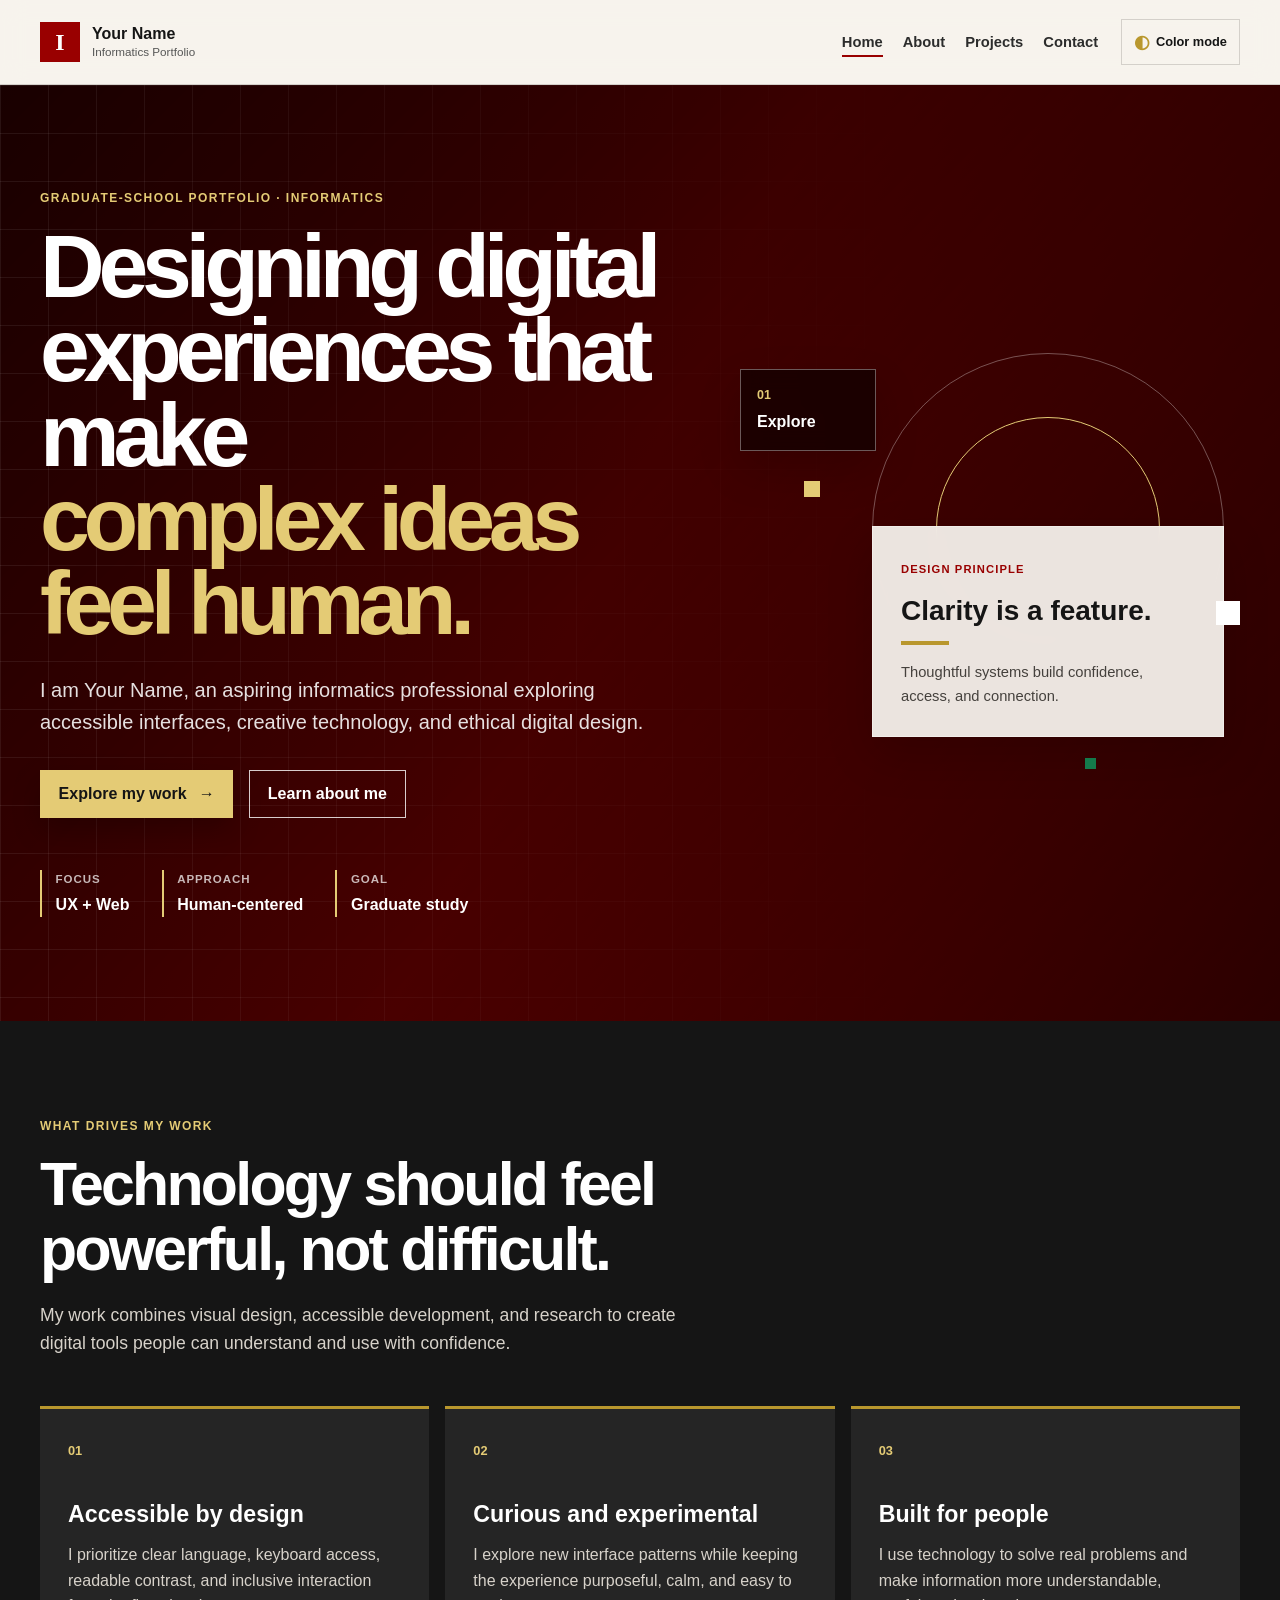
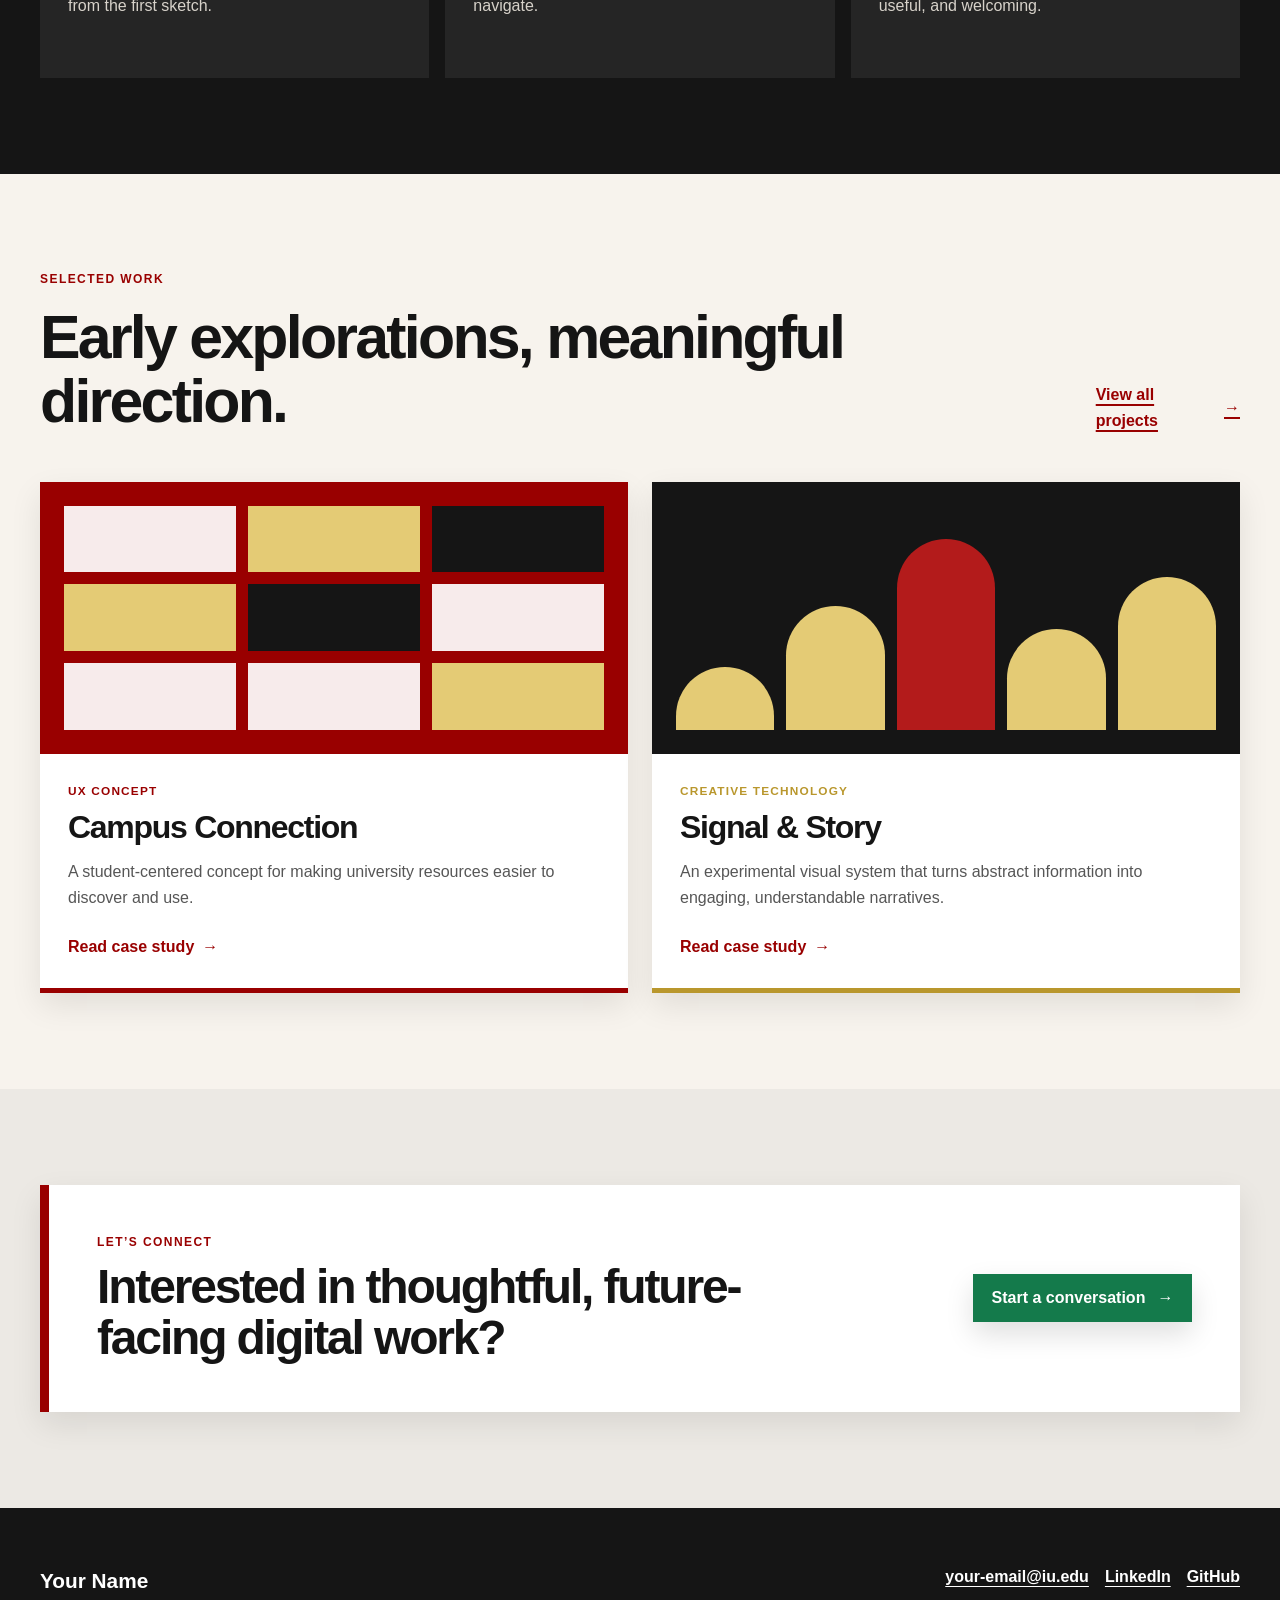
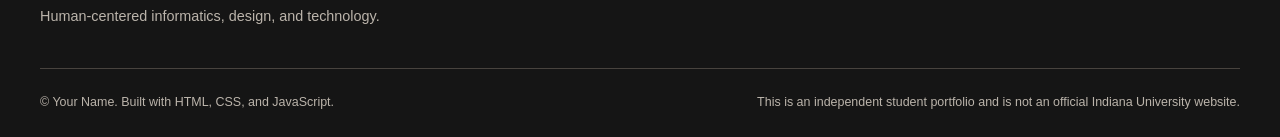
==== index.html @ b1f12755 "Commit.1" ====
<!DOCTYPE html>
<html lang="en">

    <head>
        <meta charset="UTF-8">
        <meta name="viewport" content="width=device-width, initial-scale=1">
        <meta name="description"
            content="A graduate-school portfolio showcasing human-centered informatics, web design, and creative technology projects.">
        <meta name="theme-color" content="#990000">
        <title>Portfolio | Human-Centered Informatics</title>

        <link rel="stylesheet" href="css/styles.css">
        <script src="js/main.js" defer></script>
    </head>

    <body>
        <a class="skip-link" href="#main-content">Skip to main content</a>

        <header class="site-header">
            <div class="container header-inner">
                <a class="brand" href="index.html" aria-label="Portfolio home">
                    <span class="brand-mark" aria-hidden="true">I</span>
                    <span class="brand-text">
                        <span class="brand-name">Your Name</span>
                        <span class="brand-role">Informatics Portfolio</span>
                    </span>
                </a>

                <button class="menu-button" type="button" aria-expanded="false" aria-controls="primary-navigation">
                    <span class="sr-only">Open navigation menu</span>
                    <span class="menu-icon" aria-hidden="true"></span>
                </button>

                <nav id="primary-navigation" class="primary-navigation" aria-label="Primary navigation">
                    <ul>
                        <li><a class="active" href="index.html" aria-current="page">Home</a></li>
                        <li><a href="about.html">About</a></li>
                        <li><a href="projects.html">Projects</a></li>
                        <li><a href="contact.html">Contact</a></li>
                    </ul>

                    <button class="theme-button" type="button" aria-pressed="false">
                        <span class="theme-icon" aria-hidden="true">◐</span>
                        <span class="theme-label">Color mode</span>
                    </button>
                </nav>
            </div>
        </header>

        <main id="main-content">
            <section class="hero">
                <div class="container hero-grid">
                    <div class="hero-content">
                        <p class="eyebrow">Graduate-school portfolio · Informatics</p>

                        <h1>
                            Designing digital experiences that make
                            <span>complex ideas feel human.</span>
                        </h1>

                        <p class="hero-intro">
                            I am Your Name, an aspiring informatics professional exploring
                            accessible interfaces, creative technology, and ethical digital design.
                        </p>

                        <div class="hero-actions">
                            <a class="button button-primary" href="projects.html">
                                Explore my work
                                <span aria-hidden="true">→</span>
                            </a>

                            <a class="button button-secondary" href="about.html">
                                Learn about me
                            </a>
                        </div>

                        <dl class="hero-stats" aria-label="Portfolio highlights">
                            <div>
                                <dt>Focus</dt>
                                <dd>UX + Web</dd>
                            </div>
                            <div>
                                <dt>Approach</dt>
                                <dd>Human-centered</dd>
                            </div>
                            <div>
                                <dt>Goal</dt>
                                <dd>Graduate study</dd>
                            </div>
                        </dl>
                    </div>

                    <div class="hero-art" aria-hidden="true">
                        <div class="orbit orbit-one"></div>
                        <div class="orbit orbit-two"></div>
                        <div class="hero-card hero-card-main">
                            <span class="card-label">Design principle</span>
                            <strong>Clarity is a feature.</strong>
                            <span class="card-line"></span>
                            <p>Thoughtful systems build confidence, access, and connection.</p>
                        </div>
                        <div class="hero-card hero-card-small">
                            <span>01</span>
                            <strong>Explore</strong>
                        </div>
                        <div class="pixel pixel-one"></div>
                        <div class="pixel pixel-two"></div>
                        <div class="pixel pixel-three"></div>
                    </div>
                </div>
            </section>

            <section class="section section-dark">
                <div class="container">
                    <div class="section-heading">
                        <p class="eyebrow">What drives my work</p>
                        <h2>Technology should feel powerful, not difficult.</h2>
                        <p>
                            My work combines visual design, accessible development, and research
                            to create digital tools people can understand and use with confidence.
                        </p>
                    </div>

                    <div class="values-grid">
                        <article class="value-card">
                            <span class="value-number" aria-hidden="true">01</span>
                            <h3>Accessible by design</h3>
                            <p>
                                I prioritize clear language, keyboard access, readable contrast,
                                and inclusive interaction from the first sketch.
                            </p>
                        </article>

                        <article class="value-card">
                            <span class="value-number" aria-hidden="true">02</span>
                            <h3>Curious and experimental</h3>
                            <p>
                                I explore new interface patterns while keeping the experience
                                purposeful, calm, and easy to navigate.
                            </p>
                        </article>

                        <article class="value-card">
                            <span class="value-number" aria-hidden="true">03</span>
                            <h3>Built for people</h3>
                            <p>
                                I use technology to solve real problems and make information more
                                understandable, useful, and welcoming.
                            </p>
                        </article>
                    </div>
                </div>
            </section>

            <section class="section featured-projects">
                <div class="container">
                    <div class="section-heading section-heading-row">
                        <div>
                            <p class="eyebrow">Selected work</p>
                            <h2>Early explorations, meaningful direction.</h2>
                        </div>

                        <a class="text-link" href="projects.html">
                            View all projects
                            <span aria-hidden="true">→</span>
                        </a>
                    </div>

                    <div class="projects-grid">
                        <article class="project-card project-card-crimson">
                            <div class="project-visual visual-grid" aria-hidden="true">
                                <span></span>
                                <span></span>
                                <span></span>
                                <span></span>
                                <span></span>
                                <span></span>
                                <span></span>
                                <span></span>
                                <span></span>
                            </div>

                            <div class="project-content">
                                <p class="project-type">UX concept</p>
                                <h3>Campus Connection</h3>
                                <p>
                                    A student-centered concept for making university resources easier
                                    to discover and use.
                                </p>
                                <a href="projects.html" class="project-link">
                                    Read case study
                                    <span aria-hidden="true">→</span>
                                </a>
                            </div>
                        </article>

                        <article class="project-card project-card-black">
                            <div class="project-visual visual-wave" aria-hidden="true">
                                <span></span>
                                <span></span>
                                <span></span>
                                <span></span>
                                <span></span>
                            </div>

                            <div class="project-content">
                                <p class="project-type">Creative technology</p>
                                <h3>Signal &amp; Story</h3>
                                <p>
                                    An experimental visual system that turns abstract information into
                                    engaging, understandable narratives.
                                </p>
                                <a href="projects.html" class="project-link">
                                    Read case study
                                    <span aria-hidden="true">→</span>
                                </a>
                            </div>
                        </article>
                    </div>
                </div>
            </section>

            <section class="section callout">
                <div class="container callout-inner">
                    <div>
                        <p class="eyebrow">Let’s connect</p>
                        <h2>Interested in thoughtful, future-facing digital work?</h2>
                    </div>

                    <a class="button button-success" href="contact.html">
                        Start a conversation
                        <span aria-hidden="true">→</span>
                    </a>
                </div>
            </section>
        </main>

        <footer class="site-footer">
            <div class="container footer-inner">
                <div>
                    <a class="footer-brand" href="index.html">Your Name</a>
                    <p>Human-centered informatics, design, and technology.</p>
                </div>

                <div class="footer-links">
                    <a href="mailto:your-email@iu.edu">your-email@iu.edu</a>
                    <a href="https://www.linkedin.com/" target="_blank" rel="noopener noreferrer">
                        LinkedIn
                        <span class="sr-only">(opens in a new tab)</span>
                    </a>
                    <a href="https://github.com/" target="_blank" rel="noopener noreferrer">
                        GitHub
                        <span class="sr-only">(opens in a new tab)</span>
                    </a>
                </div>
            </div>

            <div class="container footer-bottom">
                <p>© <span id="current-year"></span> Your Name. Built with HTML, CSS, and JavaScript.</p>
                <p>This is an independent student portfolio and is not an official Indiana University website.</p>
            </div>
        </footer>
    </body>

</html>
---- css/styles.css ----
:root {
    --crimson: #990000;
    --crimson-dark: #720000;
    --crimson-light: #b31b1b;
    --cream: #f7f3ed;
    --white: #ffffff;
    --black: #151515;
    --black-soft: #252525;
    --gray-900: #2c2c2c;
    --gray-700: #565656;
    --gray-300: #d4d0ca;
    --gray-100: #ece9e4;
    --gold: #b9972d;
    --gold-light: #e4cb75;
    --green: #147a4b;
    --green-dark: #0d5c37;

    --font-sans: Arial, Helvetica, sans-serif;
    --shadow: 0 18px 45px rgba(0, 0, 0, 0.14);
    --shadow-soft: 0 12px 30px rgba(0, 0, 0, 0.09);
    --radius: 1rem;
    --max-width: 75rem;
    --transition: 180ms ease;
}

* {
    box-sizing: border-box;
}

html {
    scroll-behavior: smooth;
}

body {
    min-width: 20rem;
    margin: 0;
    color: var(--black);
    background: var(--cream);
    font-family: var(--font-sans);
    font-size: 1rem;
    line-height: 1.6;
}

body.dark-mode {
    --cream: #161616;
    --white: #222222;
    --black: #f8f4ee;
    --black-soft: #0e0e0e;
    --gray-900: #ece7e0;
    --gray-700: #c6c0b8;
    --gray-300: #4a4845;
    --gray-100: #292827;
    --shadow: 0 18px 45px rgba(0, 0, 0, 0.38);
    --shadow-soft: 0 12px 30px rgba(0, 0, 0, 0.28);
}

img {
    display: block;
    max-width: 100%;
}

a {
    color: inherit;
}

button,
input,
textarea {
    font: inherit;
}

button {
    cursor: pointer;
}

:focus-visible {
    outline: 0.25rem solid var(--gold);
    outline-offset: 0.25rem;
}

.sr-only {
    position: absolute;
    width: 0.0625rem;
    height: 0.0625rem;
    padding: 0;
    margin: -0.0625rem;
    overflow: hidden;
    clip: rect(0, 0, 0, 0);
    white-space: nowrap;
    border: 0;
}

.skip-link {
    position: fixed;
    z-index: 1000;
    top: 1rem;
    left: 1rem;
    padding: 0.75rem 1rem;
    color: var(--white);
    background: var(--black);
    transform: translateY(-200%);
    transition: transform var(--transition);
}

.skip-link:focus {
    transform: translateY(0);
}

.container {
    width: min(100% - 2.5rem, var(--max-width));
    margin-inline: auto;
}

.section {
    padding: 6rem 0;
}

.eyebrow {
    margin: 0 0 1rem;
    color: var(--crimson);
    font-size: 0.75rem;
    font-weight: 800;
    letter-spacing: 0.12em;
    text-transform: uppercase;
}

.section-heading {
    max-width: 44rem;
    margin-bottom: 3rem;
}

.section-heading h2,
.callout h2 {
    margin: 0;
    color: var(--black);
    font-size: clamp(2rem, 5vw, 3.8rem);
    line-height: 1.06;
    letter-spacing: -0.045em;
}

.section-heading>p:last-child {
    max-width: 40rem;
    margin: 1.25rem 0 0;
    color: var(--gray-700);
    font-size: 1.1rem;
}

.section-heading-row {
    display: flex;
    align-items: end;
    justify-content: space-between;
    gap: 2rem;
    max-width: none;
}

.site-header {
    position: sticky;
    z-index: 100;
    top: 0;
    border-bottom: 0.0625rem solid var(--gray-300);
    background: color-mix(in srgb, var(--cream) 92%, transparent);
    backdrop-filter: blur(0.75rem);
}

.header-inner {
    display: flex;
    align-items: center;
    justify-content: space-between;
    min-height: 5.25rem;
    gap: 1rem;
}

.brand {
    display: inline-flex;
    align-items: center;
    gap: 0.75rem;
    color: var(--black);
    text-decoration: none;
}

.brand-mark {
    display: grid;
    width: 2.5rem;
    aspect-ratio: 1;
    place-items: center;
    color: var(--white);
    background: var(--crimson);
    font-family: Georgia, "Times New Roman", serif;
    font-size: 1.5rem;
    font-weight: 700;
}

.brand-text {
    display: grid;
    line-height: 1.1;
}

.brand-name {
    font-size: 1rem;
    font-weight: 800;
}

.brand-role {
    margin-top: 0.18rem;
    color: var(--gray-700);
    font-size: 0.73rem;
}

.primary-navigation {
    display: flex;
    align-items: center;
    gap: 1.4rem;
}

.primary-navigation ul {
    display: flex;
    align-items: center;
    gap: 1.25rem;
    padding: 0;
    margin: 0;
    list-style: none;
}

.primary-navigation a {
    position: relative;
    color: var(--gray-900);
    font-size: 0.92rem;
    font-weight: 700;
    text-decoration: none;
}

.primary-navigation a::after {
    position: absolute;
    right: 0;
    bottom: -0.45rem;
    left: 0;
    height: 0.15rem;
    background: var(--crimson);
    content: "";
    transform: scaleX(0);
    transform-origin: left;
    transition: transform var(--transition);
}

.primary-navigation a:hover::after,
.primary-navigation a.active::after {
    transform: scaleX(1);
}

.theme-button,
.menu-button {
    display: inline-flex;
    align-items: center;
    justify-content: center;
    border: 0.0625rem solid var(--gray-300);
    color: var(--black);
    background: transparent;
    transition:
        color var(--transition),
        background var(--transition),
        border-color var(--transition);
}

.theme-button:hover,
.menu-button:hover {
    border-color: var(--black);
    background: var(--white);
}

.theme-button {
    min-height: 2.5rem;
    padding: 0.5rem 0.75rem;
    gap: 0.4rem;
    font-size: 0.8rem;
    font-weight: 700;
}

.theme-icon {
    color: var(--gold);
    font-size: 1.1rem;
}

.menu-button {
    display: none;
    width: 2.75rem;
    height: 2.75rem;
}

.menu-icon,
.menu-icon::before,
.menu-icon::after {
    display: block;
    width: 1.25rem;
    height: 0.13rem;
    background: currentColor;
    content: "";
    transition: transform var(--transition);
}

.menu-icon {
    position: relative;
}

.menu-icon::before {
    position: absolute;
    top: -0.38rem;
}

.menu-icon::after {
    position: absolute;
    top: 0.38rem;
}

.menu-button[aria-expanded="true"] .menu-icon {
    background: transparent;
}

.menu-button[aria-expanded="true"] .menu-icon::before {
    top: 0;
    transform: rotate(45deg);
}

.menu-button[aria-expanded="true"] .menu-icon::after {
    top: 0;
    transform: rotate(-45deg);
}

.hero {
    position: relative;
    overflow: hidden;
    min-height: 42rem;
    padding: 6.5rem 0;
    color: var(--white);
    background:
        linear-gradient(135deg, rgba(0, 0, 0, 0.78), rgba(0, 0, 0, 0.35)),
        linear-gradient(115deg, var(--crimson-dark), var(--crimson) 48%, #430000);
}

.hero::before {
    position: absolute;
    inset: 0;
    background-image:
        linear-gradient(rgba(255, 255, 255, 0.07) 0.0625rem, transparent 0.0625rem),
        linear-gradient(90deg, rgba(255, 255, 255, 0.07) 0.0625rem, transparent 0.0625rem);
    background-size: 3rem 3rem;
    content: "";
    mask-image: linear-gradient(to right, black, transparent 70%);
}

.hero-grid {
    position: relative;
    display: grid;
    grid-template-columns: minmax(0, 1.12fr) minmax(18rem, 0.88fr);
    align-items: center;
    gap: 4rem;
    min-height: 29rem;
}

.hero .eyebrow {
    color: var(--gold-light);
}

.hero h1 {
    max-width: 46rem;
    margin: 0;
    font-size: clamp(3rem, 7vw, 6.7rem);
    line-height: 0.94;
    letter-spacing: -0.07em;
}

.hero h1 span {
    display: block;
    color: var(--gold-light);
}

.hero-intro {
    max-width: 39rem;
    margin: 1.8rem 0 0;
    color: rgba(255, 255, 255, 0.88);
    font-size: clamp(1.06rem, 2vw, 1.25rem);
}

.hero-actions {
    display: flex;
    flex-wrap: wrap;
    gap: 1rem;
    margin-top: 2rem;
}

.button {
    display: inline-flex;
    align-items: center;
    justify-content: center;
    min-height: 3rem;
    padding: 0.8rem 1.1rem;
    gap: 0.75rem;
    border: 0.12rem solid transparent;
    font-weight: 800;
    line-height: 1;
    text-decoration: none;
    transition:
        transform var(--transition),
        box-shadow var(--transition),
        background var(--transition),
        color var(--transition);
}

.button:hover {
    transform: translateY(-0.18rem);
}

.button-primary {
    color: var(--black);
    background: var(--gold-light);
    box-shadow: 0 0.75rem 1.75rem rgba(0, 0, 0, 0.22);
}

.button-primary:hover {
    background: var(--white);
}

.button-secondary {
    border-color: rgba(255, 255, 255, 0.8);
    color: var(--white);
    background: transparent;
}

.button-secondary:hover {
    color: var(--black);
    background: var(--white);
}

.button-success {
    color: var(--white);
    background: var(--green);
    box-shadow: 0 0.75rem 1.75rem rgba(0, 0, 0, 0.13);
}

.button-success:hover {
    background: var(--green-dark);
}

.hero-stats {
    display: flex;
    flex-wrap: wrap;
    gap: 2rem;
    margin: 3.25rem 0 0;
}

.hero-stats div {
    padding-left: 0.85rem;
    border-left: 0.15rem solid var(--gold-light);
}

.hero-stats dt {
    color: rgba(255, 255, 255, 0.72);
    font-size: 0.72rem;
    font-weight: 800;
    letter-spacing: 0.08em;
    text-transform: uppercase;
}

.hero-stats dd {
    margin: 0.2rem 0 0;
    font-weight: 800;
}

.hero-art {
    position: relative;
    min-height: 27rem;
}

.orbit {
    position: absolute;
    border: 0.0625rem solid rgba(255, 255, 255, 0.32);
    border-radius: 50%;
}

.orbit-one {
    top: 1rem;
    right: 1rem;
    width: 22rem;
    aspect-ratio: 1;
}

.orbit-two {
    top: 5rem;
    right: 5rem;
    width: 14rem;
    aspect-ratio: 1;
    border-color: var(--gold-light);
}

.hero-card {
    position: absolute;
    border: 0.0625rem solid rgba(255, 255, 255, 0.35);
    box-shadow: var(--shadow);
    backdrop-filter: blur(0.6rem);
}

.hero-card-main {
    right: 1rem;
    bottom: 2rem;
    width: min(100%, 22rem);
    padding: 1.75rem;
    color: var(--black);
    background: rgba(247, 243, 237, 0.94);
}

.card-label {
    color: var(--crimson);
    font-size: 0.7rem;
    font-weight: 800;
    letter-spacing: 0.1em;
    text-transform: uppercase;
}

.hero-card-main strong {
    display: block;
    margin-top: 1rem;
    font-size: 1.75rem;
    line-height: 1;
}

.hero-card-main p {
    margin: 1rem 0 0;
    color: #45413d;
    font-size: 0.92rem;
}

.card-line {
    display: block;
    width: 3rem;
    height: 0.25rem;
    margin-top: 1rem;
    background: var(--gold);
}

.hero-card-small {
    top: 2rem;
    left: 0;
    display: grid;
    gap: 0.2rem;
    min-width: 8.5rem;
    padding: 1rem;
    color: var(--white);
    background: rgba(0, 0, 0, 0.55);
}

.hero-card-small span {
    color: var(--gold-light);
    font-size: 0.78rem;
    font-weight: 800;
}

.pixel {
    position: absolute;
    width: 1rem;
    aspect-ratio: 1;
    background: var(--gold-light);
}

.pixel-one {
    top: 9rem;
    left: 4rem;
}

.pixel-two {
    right: 0;
    bottom: 9rem;
    width: 1.5rem;
    background: var(--white);
}

.pixel-three {
    right: 9rem;
    bottom: 0;
    width: 0.7rem;
    background: var(--green);
}

.section-dark {
    color: var(--white);
    background: var(--black);
}

.section-dark .eyebrow {
    color: var(--gold-light);
}

.section-dark h2 {
    color: var(--white);
}

.section-dark .section-heading>p:last-child {
    color: #d7d2ca;
}

.values-grid {
    display: grid;
    grid-template-columns: repeat(3, 1fr);
    gap: 1rem;
}

.value-card {
    min-height: 17rem;
    padding: 1.75rem;
    border-top: 0.2rem solid var(--gold);
    background: var(--black-soft);
}

.value-number {
    color: var(--gold-light);
    font-size: 0.8rem;
    font-weight: 800;
}

.value-card h3 {
    margin: 2.5rem 0 0;
    color: var(--white);
    font-size: 1.45rem;
    line-height: 1.1;
}

.value-card p {
    margin: 0.9rem 0 0;
    color: #d7d2ca;
}

.text-link {
    display: inline-flex;
    align-items: center;
    gap: 0.55rem;
    color: var(--crimson);
    font-weight: 800;
    text-decoration-thickness: 0.12rem;
    text-underline-offset: 0.25rem;
}

.text-link:hover {
    color: var(--crimson-dark);
}

.projects-grid {
    display: grid;
    grid-template-columns: repeat(2, 1fr);
    gap: 1.5rem;
}

.project-card {
    display: grid;
    grid-template-rows: 17rem auto;
    overflow: hidden;
    background: var(--white);
    box-shadow: var(--shadow-soft);
    transition: transform var(--transition);
}

.project-card:hover {
    transform: translateY(-0.35rem);
}

.project-visual {
    position: relative;
    overflow: hidden;
}

.project-content {
    padding: 1.75rem;
}

.project-type {
    margin: 0;
    font-size: 0.74rem;
    font-weight: 800;
    letter-spacing: 0.1em;
    text-transform: uppercase;
}

.project-card h3 {
    margin: 0.65rem 0 0;
    color: var(--black);
    font-size: 2rem;
    line-height: 1;
    letter-spacing: -0.04em;
}

.project-card p:not(.project-type) {
    margin: 1rem 0 0;
    color: var(--gray-700);
}

.project-link {
    display: inline-flex;
    gap: 0.5rem;
    margin-top: 1.5rem;
    color: var(--crimson);
    font-weight: 800;
    text-decoration: none;
}

.project-link:hover {
    text-decoration: underline;
    text-underline-offset: 0.25rem;
}

.project-card-crimson {
    border-bottom: 0.35rem solid var(--crimson);
}

.project-card-crimson .project-type {
    color: var(--crimson);
}

.project-card-black {
    border-bottom: 0.35rem solid var(--gold);
}

.project-card-black .project-type {
    color: var(--gold);
}

.visual-grid {
    display: grid;
    grid-template-columns: repeat(3, 1fr);
    padding: 1.5rem;
    gap: 0.75rem;
    background: var(--crimson);
}

.visual-grid span {
    background: rgba(255, 255, 255, 0.92);
    transition: transform var(--transition);
}

.visual-grid span:nth-child(2),
.visual-grid span:nth-child(4),
.visual-grid span:nth-child(9) {
    background: var(--gold-light);
}

.visual-grid span:nth-child(3),
.visual-grid span:nth-child(5) {
    background: var(--black);
}

.project-card:hover .visual-grid span:nth-child(2),
.project-card:hover .visual-grid span:nth-child(6) {
    transform: scale(0.7);
}

.visual-wave {
    display: flex;
    align-items: end;
    gap: 0.75rem;
    padding: 1.5rem;
    background: var(--black);
}

.visual-wave span {
    width: 100%;
    background: var(--gold-light);
    border-radius: 100vw 100vw 0 0;
}

.visual-wave span:nth-child(1) {
    height: 28%;
}

.visual-wave span:nth-child(2) {
    height: 55%;
}

.visual-wave span:nth-child(3) {
    height: 85%;
    background: var(--crimson-light);
}

.visual-wave span:nth-child(4) {
    height: 45%;
}

.visual-wave span:nth-child(5) {
    height: 68%;
}

.callout {
    background: var(--gray-100);
}

.callout-inner {
    display: flex;
    align-items: center;
    justify-content: space-between;
    gap: 2rem;
    padding: 3rem;
    border-left: 0.6rem solid var(--crimson);
    background: var(--white);
    box-shadow: var(--shadow-soft);
}

.callout .eyebrow {
    margin-bottom: 0.65rem;
}

.callout h2 {
    max-width: 43rem;
    font-size: clamp(1.8rem, 4vw, 3rem);
}

.site-footer {
    padding: 3.5rem 0 1.5rem;
    color: #e8e2da;
    background: var(--black);
}

.footer-inner,
.footer-bottom {
    display: flex;
    justify-content: space-between;
    gap: 2rem;
}

.footer-inner {
    align-items: start;
}

.footer-brand {
    color: var(--white);
    font-size: 1.3rem;
    font-weight: 800;
    text-decoration: none;
}

.site-footer p {
    margin: 0.5rem 0 0;
    color: #bbb4ab;
    font-size: 0.9rem;
}

.footer-links {
    display: flex;
    flex-wrap: wrap;
    justify-content: end;
    gap: 1rem;
}

.footer-links a {
    color: var(--white);
    font-weight: 700;
    text-underline-offset: 0.25rem;
}

.footer-bottom {
    padding-top: 1.5rem;
    margin-top: 2.5rem;
    border-top: 0.0625rem solid #48433e;
}

.footer-bottom p {
    max-width: 38rem;
    margin: 0;
    font-size: 0.78rem;
}

/* Tablet and smaller screens */
@media (max-width: 52rem) {
    .hero-grid {
        grid-template-columns: 1fr;
        gap: 2rem;
    }

    .hero-art {
        min-height: 22rem;
        max-width: 31rem;
        width: 100%;
        margin-left: auto;
    }

    .values-grid {
        grid-template-columns: 1fr;
    }

    .value-card {
        min-height: auto;
    }

    .value-card h3 {
        margin-top: 1rem;
    }
}

/* Mobile screens */
@media (max-width: 44rem) {
    .section {
        padding: 4.25rem 0;
    }

    .container {
        width: min(100% - 2rem, var(--max-width));
    }

    .menu-button {
        display: inline-flex;
    }

    .primary-navigation {
        position: absolute;
        top: 100%;
        right: 0;
        left: 0;
        display: none;
        align-items: stretch;
        padding: 1rem;
        border-bottom: 0.0625rem solid var(--gray-300);
        background: var(--cream);
        box-shadow: var(--shadow-soft);
    }

    .primary-navigation.open {
        display: flex;
        flex-direction: column;
    }

    .primary-navigation ul {
        flex-direction: column;
        align-items: stretch;
        gap: 0;
    }

    .primary-navigation li {
        border-bottom: 0.0625rem solid var(--gray-300);
    }

    .primary-navigation a {
        display: block;
        padding: 0.9rem 0;
    }

    .primary-navigation a::after {
        display: none;
    }

    .theme-button {
        width: 100%;
    }

    .hero {
        min-height: auto;
        padding: 4.5rem 0;
    }

    .hero h1 {
        font-size: clamp(2.8rem, 15vw, 4.5rem);
    }

    .hero-stats {
        gap: 1rem;
    }

    .hero-art {
        min-height: 18rem;
    }

    .orbit-one {
        top: 1rem;
        right: 0;
        width: 17rem;
    }

    .orbit-two {
        top: 3.5rem;
        right: 3rem;
        width: 11rem;
    }

    .hero-card-main {
        right: 0;
        bottom: 0;
    }

    .hero-card-small {
        left: 0;
    }

    .section-heading-row,
    .callout-inner,
    .footer-inner,
    .footer-bottom {
        align-items: start;
        flex-direction: column;
    }

    .projects-grid {
        grid-template-columns: 1fr;
    }

    .callout-inner {
        padding: 2rem;
    }

    .footer-links {
        justify-content: start;
    }
}

/* Honor a visitor's operating-system reduced-motion preference */
@media (prefers-reduced-motion: reduce) {

    *,
    *::before,
    *::after {
        scroll-behavior: auto !important;
        transition-duration: 0.01ms !important;
        animation-duration: 0.01ms !important;
        animation-iteration-count: 1 !important;
    }
}
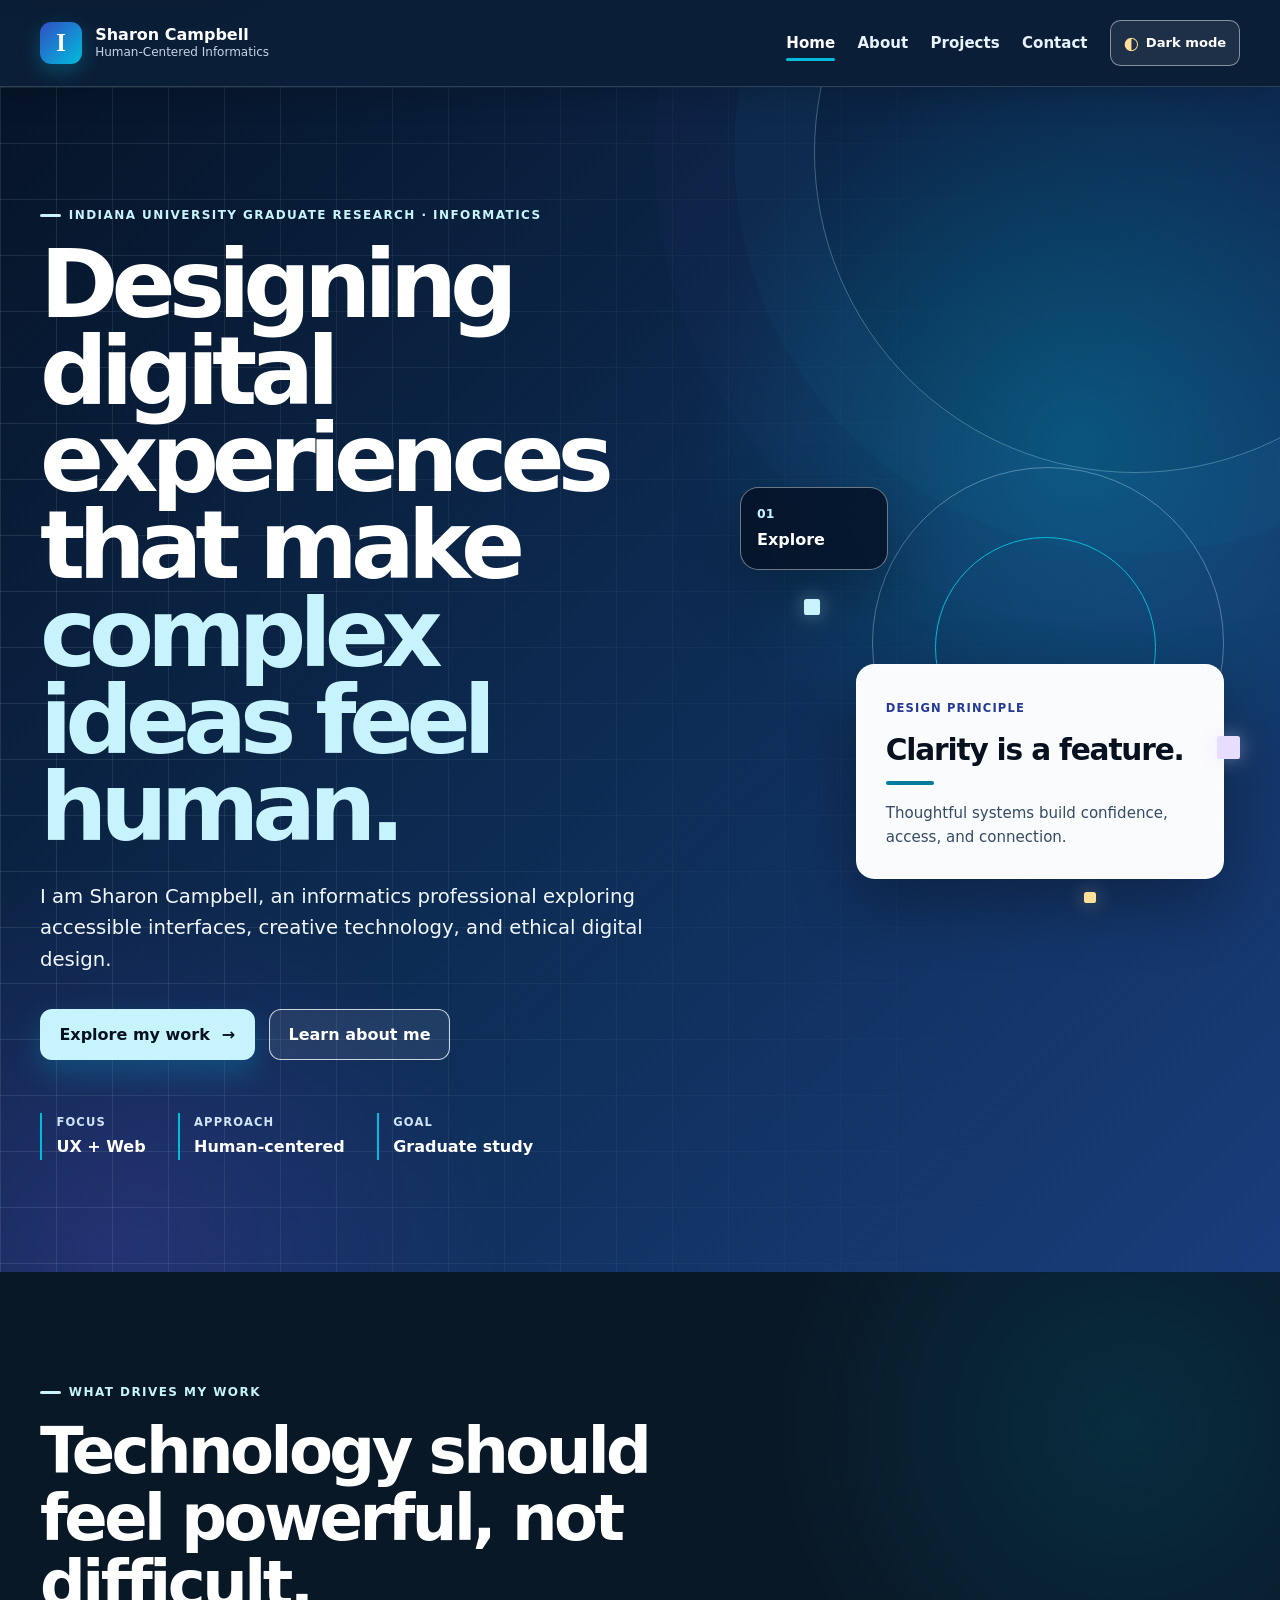
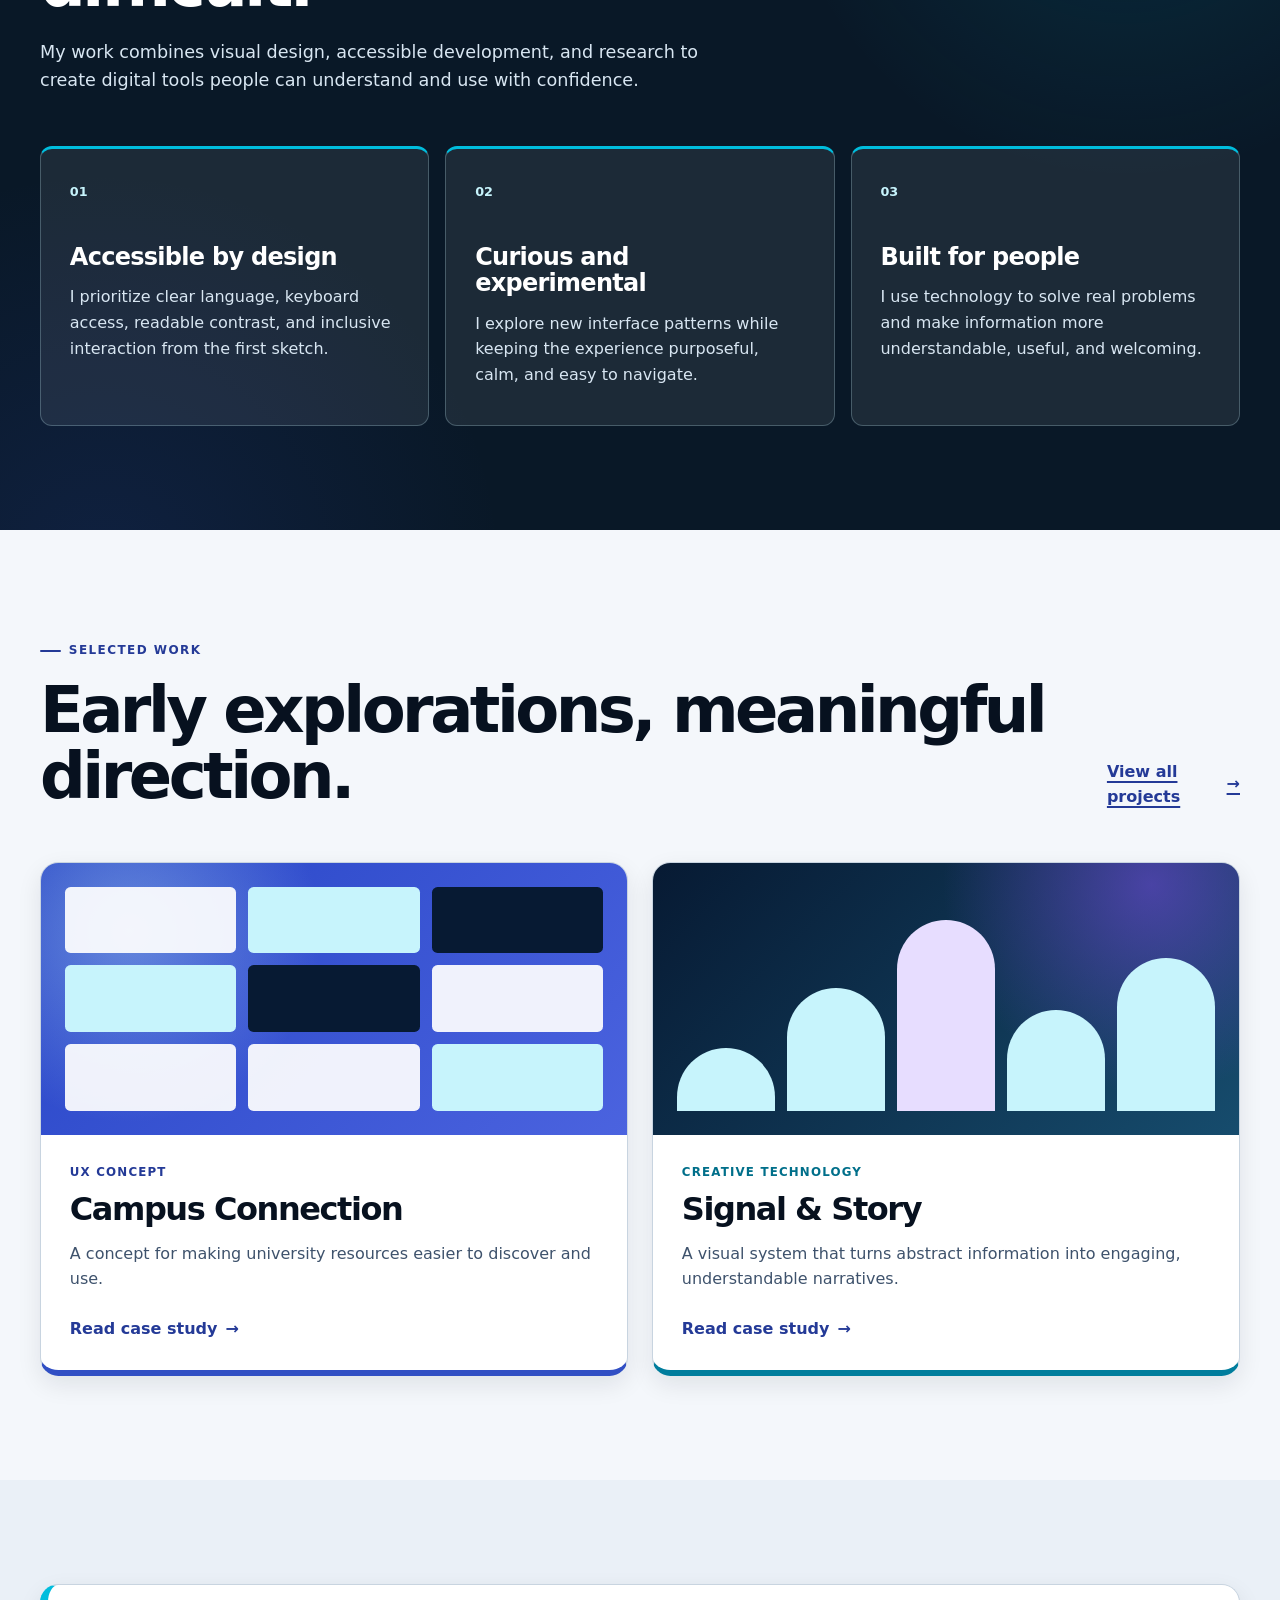
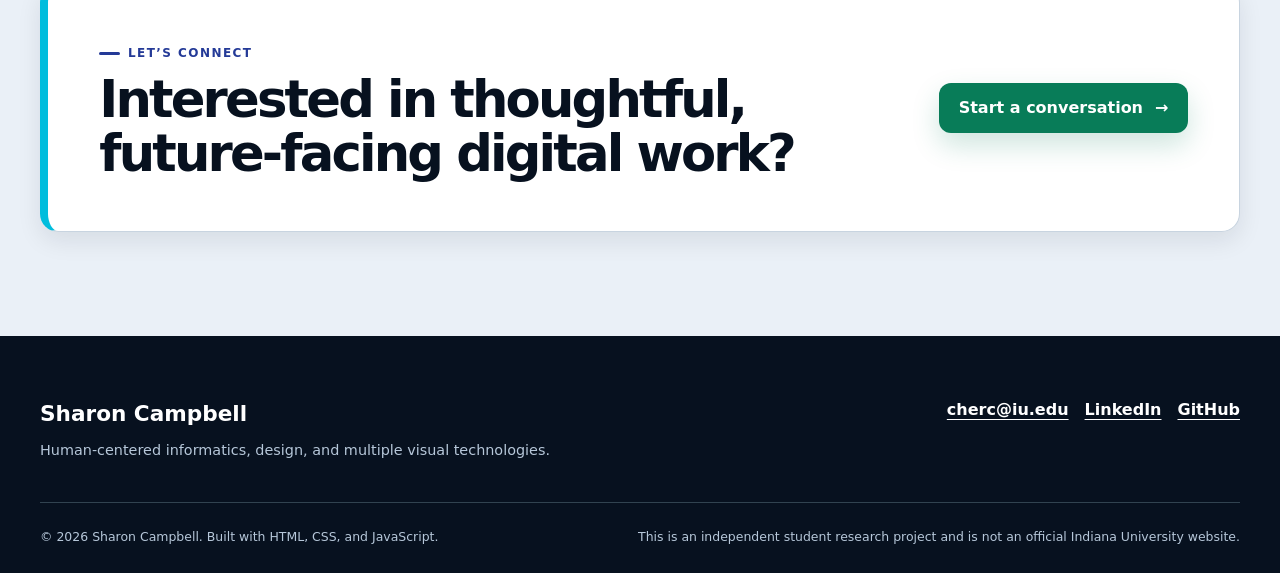
==== commit 4db068c0: "new text" ====
--- a/index.html
+++ b/index.html
@@ -21,8 +21,8 @@
                 <a class="brand" href="index.html" aria-label="Portfolio home">
                     <span class="brand-mark" aria-hidden="true">I</span>
                     <span class="brand-text">
-                        <span class="brand-name">Your Name</span>
-                        <span class="brand-role">Informatics Portfolio</span>
+                        <span class="brand-name">Sharon Campbell</span>
+                        <span class="brand-role">Human-Centered Informatics</span>
                     </span>
                 </a>
 
@@ -51,7 +51,7 @@
             <section class="hero">
                 <div class="container hero-grid">
                     <div class="hero-content">
-                        <p class="eyebrow">Graduate-school portfolio · Informatics</p>
+                        <p class="eyebrow">Indiana University Graduate Research · Informatics</p>
 
                         <h1>
                             Designing digital experiences that make
@@ -59,7 +59,7 @@
                         </h1>
 
                         <p class="hero-intro">
-                            I am Your Name, an aspiring informatics professional exploring
+                            I am Sharon Campbell, an informatics professional exploring
                             accessible interfaces, creative technology, and ethical digital design.
                         </p>
 
@@ -184,7 +184,7 @@
                                 <p class="project-type">UX concept</p>
                                 <h3>Campus Connection</h3>
                                 <p>
-                                    A student-centered concept for making university resources easier
+                                    A concept for making university resources easier
                                     to discover and use.
                                 </p>
                                 <a href="projects.html" class="project-link">
@@ -207,7 +207,7 @@
                                 <p class="project-type">Creative technology</p>
                                 <h3>Signal &amp; Story</h3>
                                 <p>
-                                    An experimental visual system that turns abstract information into
+                                    A visual system that turns abstract information into
                                     engaging, understandable narratives.
                                 </p>
                                 <a href="projects.html" class="project-link">
@@ -238,12 +238,12 @@
         <footer class="site-footer">
             <div class="container footer-inner">
                 <div>
-                    <a class="footer-brand" href="index.html">Your Name</a>
-                    <p>Human-centered informatics, design, and technology.</p>
+                    <a class="footer-brand" href="index.html">Sharon Campbell</a>
+                    <p>Human-centered informatics, design, and multiple visual technologies.</p>
                 </div>
 
                 <div class="footer-links">
-                    <a href="mailto:your-email@iu.edu">your-email@iu.edu</a>
+                    <a href="mailto:your-email@iu.edu">cherc@iu.edu</a>
                     <a href="https://www.linkedin.com/" target="_blank" rel="noopener noreferrer">
                         LinkedIn
                         <span class="sr-only">(opens in a new tab)</span>
@@ -256,8 +256,9 @@
             </div>
 
             <div class="container footer-bottom">
-                <p>© <span id="current-year"></span> Your Name. Built with HTML, CSS, and JavaScript.</p>
-                <p>This is an independent student portfolio and is not an official Indiana University website.</p>
+                <p>© <span id="current-year"></span> Sharon Campbell. Built with HTML, CSS, and JavaScript.</p>
+                <p>This is an independent student research project and is not an official Indiana University website.
+                </p>
             </div>
         </footer>
     </body>
--- a/css/styles.css
+++ b/css/styles.css
@@ -1,26 +1,70 @@
 :root {
-    --crimson: #990000;
-    --crimson-dark: #720000;
-    --crimson-light: #b31b1b;
-    --cream: #f7f3ed;
+    /* Core light-surface palette */
+    --page: #f4f7fb;
+    --surface: #ffffff;
+    --surface-soft: #eaf0f7;
+    --surface-blue: #e8f6fb;
+
+    /* Dark ink palette */
+    --ink: #101b2d;
+    --ink-strong: #07111f;
+    --ink-muted: #3e526c;
+    --ink-subtle: #60738c;
+
+    /* Brand and accent palette */
+    --navy: #071a33;
+    --navy-2: #102b55;
+    --indigo: #314fc4;
+    --indigo-dark: #243a97;
+    --cyan: #007d9d;
+    --cyan-bright: #00bddd;
+    --cyan-pale: #c7f4fc;
+    --violet: #6f4ad9;
+    --violet-pale: #e7ddff;
+    --gold: #ad7410;
+    --gold-pale: #ffe09a;
+    --green: #087c58;
+    --green-dark: #056446;
+
+    /* Shared foundation */
     --white: #ffffff;
-    --black: #151515;
-    --black-soft: #252525;
-    --gray-900: #2c2c2c;
-    --gray-700: #565656;
-    --gray-300: #d4d0ca;
-    --gray-100: #ece9e4;
-    --gold: #b9972d;
-    --gold-light: #e4cb75;
-    --green: #147a4b;
-    --green-dark: #0d5c37;
-
-    --font-sans: Arial, Helvetica, sans-serif;
-    --shadow: 0 18px 45px rgba(0, 0, 0, 0.14);
-    --shadow-soft: 0 12px 30px rgba(0, 0, 0, 0.09);
-    --radius: 1rem;
+    --border: #c8d4e0;
+    --border-strong: #91a8bd;
+
+    --font-sans: Inter, ui-sans-serif, system-ui, -apple-system, BlinkMacSystemFont,
+        "Segoe UI", Arial, Helvetica, sans-serif;
+
+    --shadow-sm: 0 0.55rem 1.5rem rgba(7, 17, 31, 0.09);
+    --shadow: 0 1.3rem 3.4rem rgba(7, 17, 31, 0.15);
+    --shadow-strong: 0 1.5rem 4rem rgba(0, 0, 0, 0.3);
+
+    --radius-sm: 0.75rem;
+    --radius: 1.15rem;
     --max-width: 75rem;
     --transition: 180ms ease;
+}
+
+/*
+  Dark mode changes only surface variables. Component-level color rules
+  below retain intentional contrast on the hero, header, footer, and cards.
+*/
+body.dark-mode {
+    --page: #081322;
+    --surface: #102139;
+    --surface-soft: #142b46;
+    --surface-blue: #12364b;
+
+    --ink: #edf5fc;
+    --ink-strong: #ffffff;
+    --ink-muted: #c5d3e1;
+    --ink-subtle: #9cb1c5;
+
+    --border: #35516e;
+    --border-strong: #5c7896;
+
+    --shadow-sm: 0 0.55rem 1.5rem rgba(0, 0, 0, 0.28);
+    --shadow: 0 1.3rem 3.4rem rgba(0, 0, 0, 0.38);
+    --shadow-strong: 0 1.5rem 4rem rgba(0, 0, 0, 0.55);
 }
 
 * {
@@ -34,24 +78,11 @@
 body {
     min-width: 20rem;
     margin: 0;
-    color: var(--black);
-    background: var(--cream);
+    color: var(--ink);
+    background: var(--page);
     font-family: var(--font-sans);
     font-size: 1rem;
     line-height: 1.6;
-}
-
-body.dark-mode {
-    --cream: #161616;
-    --white: #222222;
-    --black: #f8f4ee;
-    --black-soft: #0e0e0e;
-    --gray-900: #ece7e0;
-    --gray-700: #c6c0b8;
-    --gray-300: #4a4845;
-    --gray-100: #292827;
-    --shadow: 0 18px 45px rgba(0, 0, 0, 0.38);
-    --shadow-soft: 0 12px 30px rgba(0, 0, 0, 0.28);
 }
 
 img {
@@ -74,7 +105,7 @@
 }
 
 :focus-visible {
-    outline: 0.25rem solid var(--gold);
+    outline: 0.25rem solid var(--gold-pale);
     outline-offset: 0.25rem;
 }
 
@@ -96,9 +127,13 @@
     top: 1rem;
     left: 1rem;
     padding: 0.75rem 1rem;
-    color: var(--white);
-    background: var(--black);
-    transform: translateY(-200%);
+    border-radius: 0.5rem;
+    color: var(--ink-strong);
+    background: var(--gold-pale);
+    box-shadow: var(--shadow);
+    font-weight: 850;
+    text-decoration: none;
+    transform: translateY(-220%);
     transition: transform var(--transition);
 }
 
@@ -112,36 +147,47 @@
 }
 
 .section {
-    padding: 6rem 0;
+    padding: 6.5rem 0;
 }
 
 .eyebrow {
+    display: inline-flex;
+    align-items: center;
+    gap: 0.5rem;
     margin: 0 0 1rem;
-    color: var(--crimson);
+    color: var(--indigo-dark);
     font-size: 0.75rem;
-    font-weight: 800;
+    font-weight: 850;
     letter-spacing: 0.12em;
     text-transform: uppercase;
 }
 
+.eyebrow::before {
+    width: 1.3rem;
+    height: 0.15rem;
+    border-radius: 10rem;
+    background: currentColor;
+    content: "";
+}
+
 .section-heading {
-    max-width: 44rem;
-    margin-bottom: 3rem;
+    max-width: 46rem;
+    margin-bottom: 3.25rem;
 }
 
 .section-heading h2,
 .callout h2 {
     margin: 0;
-    color: var(--black);
-    font-size: clamp(2rem, 5vw, 3.8rem);
-    line-height: 1.06;
-    letter-spacing: -0.045em;
+    color: var(--ink-strong);
+    font-size: clamp(2.15rem, 5vw, 4rem);
+    line-height: 1.04;
+    letter-spacing: -0.055em;
 }
 
 .section-heading>p:last-child {
-    max-width: 40rem;
+    max-width: 42rem;
     margin: 1.25rem 0 0;
-    color: var(--gray-700);
+    color: var(--ink-muted);
     font-size: 1.1rem;
 }
 
@@ -153,57 +199,62 @@
     max-width: none;
 }
 
+/* Header */
 .site-header {
     position: sticky;
     z-index: 100;
     top: 0;
-    border-bottom: 0.0625rem solid var(--gray-300);
-    background: color-mix(in srgb, var(--cream) 92%, transparent);
-    backdrop-filter: blur(0.75rem);
+    border-bottom: 0.0625rem solid rgba(199, 244, 252, 0.17);
+    background: rgba(7, 26, 51, 0.98);
+    box-shadow: 0 0.6rem 1.8rem rgba(0, 0, 0, 0.16);
+    backdrop-filter: blur(1rem);
 }
 
 .header-inner {
     display: flex;
     align-items: center;
     justify-content: space-between;
-    min-height: 5.25rem;
+    min-height: 5.35rem;
     gap: 1rem;
 }
 
 .brand {
     display: inline-flex;
     align-items: center;
-    gap: 0.75rem;
-    color: var(--black);
+    gap: 0.8rem;
+    color: var(--white);
     text-decoration: none;
 }
 
 .brand-mark {
     display: grid;
-    width: 2.5rem;
+    width: 2.65rem;
     aspect-ratio: 1;
     place-items: center;
+    border-radius: 0.7rem;
     color: var(--white);
-    background: var(--crimson);
+    background: linear-gradient(135deg, var(--indigo), var(--cyan-bright));
+    box-shadow: 0 0.45rem 1.25rem rgba(0, 189, 221, 0.27);
     font-family: Georgia, "Times New Roman", serif;
-    font-size: 1.5rem;
+    font-size: 1.55rem;
     font-weight: 700;
 }
 
 .brand-text {
     display: grid;
-    line-height: 1.1;
+    line-height: 1.12;
 }
 
 .brand-name {
+    color: var(--white);
     font-size: 1rem;
-    font-weight: 800;
+    font-weight: 850;
 }
 
 .brand-role {
     margin-top: 0.18rem;
-    color: var(--gray-700);
-    font-size: 0.73rem;
+    color: #c7d6e6;
+    font-size: 0.75rem;
 }
 
 .primary-navigation {
@@ -215,7 +266,7 @@
 .primary-navigation ul {
     display: flex;
     align-items: center;
-    gap: 1.25rem;
+    gap: 1.4rem;
     padding: 0;
     margin: 0;
     list-style: none;
@@ -223,19 +274,26 @@
 
 .primary-navigation a {
     position: relative;
-    color: var(--gray-900);
-    font-size: 0.92rem;
-    font-weight: 700;
+    color: #e8f2fb;
+    font-size: 0.94rem;
+    font-weight: 750;
     text-decoration: none;
+    transition: color var(--transition);
+}
+
+.primary-navigation a:hover,
+.primary-navigation a.active {
+    color: var(--white);
 }
 
 .primary-navigation a::after {
     position: absolute;
     right: 0;
-    bottom: -0.45rem;
+    bottom: -0.55rem;
     left: 0;
-    height: 0.15rem;
-    background: var(--crimson);
+    height: 0.16rem;
+    border-radius: 10rem;
+    background: var(--cyan-bright);
     content: "";
     transform: scaleX(0);
     transform-origin: left;
@@ -252,38 +310,41 @@
     display: inline-flex;
     align-items: center;
     justify-content: center;
-    border: 0.0625rem solid var(--gray-300);
-    color: var(--black);
-    background: transparent;
+    border: 0.0625rem solid rgba(255, 255, 255, 0.48);
+    border-radius: 0.65rem;
+    color: var(--white);
+    background: rgba(255, 255, 255, 0.08);
     transition:
         color var(--transition),
         background var(--transition),
-        border-color var(--transition);
+        border-color var(--transition),
+        transform var(--transition);
 }
 
 .theme-button:hover,
 .menu-button:hover {
-    border-color: var(--black);
-    background: var(--white);
+    border-color: var(--cyan-bright);
+    background: rgba(0, 189, 221, 0.19);
+    transform: translateY(-0.1rem);
 }
 
 .theme-button {
-    min-height: 2.5rem;
-    padding: 0.5rem 0.75rem;
-    gap: 0.4rem;
-    font-size: 0.8rem;
-    font-weight: 700;
+    min-height: 2.6rem;
+    padding: 0.5rem 0.8rem;
+    gap: 0.42rem;
+    font-size: 0.82rem;
+    font-weight: 800;
 }
 
 .theme-icon {
-    color: var(--gold);
+    color: var(--gold-pale);
     font-size: 1.1rem;
 }
 
 .menu-button {
     display: none;
-    width: 2.75rem;
-    height: 2.75rem;
+    width: 2.8rem;
+    height: 2.8rem;
 }
 
 .menu-icon,
@@ -292,6 +353,7 @@
     display: block;
     width: 1.25rem;
     height: 0.13rem;
+    border-radius: 10rem;
     background: currentColor;
     content: "";
     transition: transform var(--transition);
@@ -325,26 +387,45 @@
     transform: rotate(-45deg);
 }
 
+/* Hero: all foreground colors are explicit for reliable contrast */
 .hero {
     position: relative;
+    isolation: isolate;
     overflow: hidden;
-    min-height: 42rem;
-    padding: 6.5rem 0;
+    min-height: 43rem;
+    padding: 7rem 0;
     color: var(--white);
     background:
-        linear-gradient(135deg, rgba(0, 0, 0, 0.78), rgba(0, 0, 0, 0.35)),
-        linear-gradient(115deg, var(--crimson-dark), var(--crimson) 48%, #430000);
+        radial-gradient(circle at 84% 30%, rgba(0, 189, 221, 0.28), transparent 24rem),
+        radial-gradient(circle at 9% 98%, rgba(111, 74, 217, 0.23), transparent 24rem),
+        linear-gradient(135deg, #061428 0%, #0d2c54 52%, #193d7b 100%);
 }
 
 .hero::before {
     position: absolute;
+    z-index: -1;
     inset: 0;
     background-image:
-        linear-gradient(rgba(255, 255, 255, 0.07) 0.0625rem, transparent 0.0625rem),
-        linear-gradient(90deg, rgba(255, 255, 255, 0.07) 0.0625rem, transparent 0.0625rem);
-    background-size: 3rem 3rem;
+        linear-gradient(rgba(231, 249, 255, 0.1) 0.0625rem, transparent 0.0625rem),
+        linear-gradient(90deg, rgba(231, 249, 255, 0.1) 0.0625rem, transparent 0.0625rem);
+    background-size: 3.5rem 3.5rem;
     content: "";
-    mask-image: linear-gradient(to right, black, transparent 70%);
+    mask-image: linear-gradient(to right, black, transparent 82%);
+}
+
+.hero::after {
+    position: absolute;
+    z-index: -1;
+    top: -16rem;
+    right: -11rem;
+    width: 40rem;
+    aspect-ratio: 1;
+    border: 0.0625rem solid rgba(199, 244, 252, 0.3);
+    border-radius: 50%;
+    box-shadow:
+        0 0 0 5rem rgba(0, 189, 221, 0.035),
+        0 0 0 10rem rgba(111, 74, 217, 0.028);
+    content: "";
 }
 
 .hero-grid {
@@ -357,51 +438,56 @@
 }
 
 .hero .eyebrow {
-    color: var(--gold-light);
+    color: var(--cyan-pale);
 }
 
 .hero h1 {
-    max-width: 46rem;
+    max-width: 48rem;
     margin: 0;
-    font-size: clamp(3rem, 7vw, 6.7rem);
-    line-height: 0.94;
-    letter-spacing: -0.07em;
+    color: #ffffff;
+    font-size: clamp(3.2rem, 7.4vw, 6.9rem);
+    font-weight: 850;
+    line-height: 0.92;
+    letter-spacing: -0.075em;
+    text-wrap: balance;
 }
 
 .hero h1 span {
     display: block;
-    color: var(--gold-light);
+    color: var(--cyan-pale);
 }
 
 .hero-intro {
-    max-width: 39rem;
-    margin: 1.8rem 0 0;
-    color: rgba(255, 255, 255, 0.88);
-    font-size: clamp(1.06rem, 2vw, 1.25rem);
+    max-width: 38rem;
+    margin: 1.85rem 0 0;
+    color: #f0f7ff;
+    font-size: clamp(1.06rem, 2vw, 1.23rem);
 }
 
 .hero-actions {
     display: flex;
     flex-wrap: wrap;
-    gap: 1rem;
-    margin-top: 2rem;
+    gap: 0.9rem;
+    margin-top: 2.15rem;
 }
 
 .button {
     display: inline-flex;
     align-items: center;
     justify-content: center;
-    min-height: 3rem;
-    padding: 0.8rem 1.1rem;
+    min-height: 3.15rem;
+    padding: 0.85rem 1.15rem;
     gap: 0.75rem;
     border: 0.12rem solid transparent;
-    font-weight: 800;
+    border-radius: 0.75rem;
+    font-weight: 850;
     line-height: 1;
     text-decoration: none;
     transition:
         transform var(--transition),
         box-shadow var(--transition),
         background var(--transition),
+        border-color var(--transition),
         color var(--transition);
 }
 
@@ -410,33 +496,37 @@
 }
 
 .button-primary {
-    color: var(--black);
-    background: var(--gold-light);
-    box-shadow: 0 0.75rem 1.75rem rgba(0, 0, 0, 0.22);
+    color: #07111f;
+    background: var(--cyan-pale);
+    box-shadow: 0 0.8rem 1.8rem rgba(0, 189, 221, 0.24);
 }
 
 .button-primary:hover {
+    color: #07111f;
     background: var(--white);
+    box-shadow: 0 1rem 2.2rem rgba(0, 189, 221, 0.35);
 }
 
 .button-secondary {
-    border-color: rgba(255, 255, 255, 0.8);
+    border-color: rgba(255, 255, 255, 0.78);
     color: var(--white);
-    background: transparent;
+    background: rgba(255, 255, 255, 0.08);
 }
 
 .button-secondary:hover {
-    color: var(--black);
+    border-color: var(--white);
+    color: #07111f;
     background: var(--white);
 }
 
 .button-success {
     color: var(--white);
     background: var(--green);
-    box-shadow: 0 0.75rem 1.75rem rgba(0, 0, 0, 0.13);
+    box-shadow: 0 0.75rem 1.75rem rgba(8, 124, 88, 0.2);
 }
 
 .button-success:hover {
+    color: var(--white);
     background: var(--green-dark);
 }
 
@@ -444,73 +534,75 @@
     display: flex;
     flex-wrap: wrap;
     gap: 2rem;
-    margin: 3.25rem 0 0;
+    margin: 3.3rem 0 0;
 }
 
 .hero-stats div {
-    padding-left: 0.85rem;
-    border-left: 0.15rem solid var(--gold-light);
+    padding-left: 0.9rem;
+    border-left: 0.18rem solid var(--cyan-bright);
 }
 
 .hero-stats dt {
-    color: rgba(255, 255, 255, 0.72);
+    color: #d0e4f5;
     font-size: 0.72rem;
-    font-weight: 800;
-    letter-spacing: 0.08em;
+    font-weight: 850;
+    letter-spacing: 0.1em;
     text-transform: uppercase;
 }
 
 .hero-stats dd {
     margin: 0.2rem 0 0;
+    color: var(--white);
     font-weight: 800;
 }
 
 .hero-art {
     position: relative;
-    min-height: 27rem;
+    min-height: 28rem;
 }
 
 .orbit {
     position: absolute;
-    border: 0.0625rem solid rgba(255, 255, 255, 0.32);
+    border: 0.0625rem solid rgba(225, 246, 255, 0.33);
     border-radius: 50%;
 }
 
 .orbit-one {
-    top: 1rem;
+    top: 0.75rem;
     right: 1rem;
     width: 22rem;
     aspect-ratio: 1;
 }
 
 .orbit-two {
-    top: 5rem;
-    right: 5rem;
-    width: 14rem;
+    top: 5.1rem;
+    right: 5.25rem;
+    width: 13.8rem;
     aspect-ratio: 1;
-    border-color: var(--gold-light);
+    border-color: var(--cyan-bright);
 }
 
 .hero-card {
     position: absolute;
-    border: 0.0625rem solid rgba(255, 255, 255, 0.35);
-    box-shadow: var(--shadow);
-    backdrop-filter: blur(0.6rem);
+    border: 0.0625rem solid rgba(255, 255, 255, 0.42);
+    border-radius: var(--radius);
+    box-shadow: var(--shadow-strong);
+    backdrop-filter: blur(0.8rem);
 }
 
 .hero-card-main {
     right: 1rem;
-    bottom: 2rem;
-    width: min(100%, 22rem);
-    padding: 1.75rem;
-    color: var(--black);
-    background: rgba(247, 243, 237, 0.94);
+    bottom: 1.5rem;
+    width: min(100%, 23rem);
+    padding: 1.8rem;
+    color: #101b2d;
+    background: rgba(255, 255, 255, 0.98);
 }
 
 .card-label {
-    color: var(--crimson);
-    font-size: 0.7rem;
-    font-weight: 800;
+    color: var(--indigo-dark);
+    font-size: 0.72rem;
+    font-weight: 850;
     letter-spacing: 0.1em;
     text-transform: uppercase;
 }
@@ -518,14 +610,16 @@
 .hero-card-main strong {
     display: block;
     margin-top: 1rem;
-    font-size: 1.75rem;
-    line-height: 1;
+    color: #07111f;
+    font-size: 1.85rem;
+    line-height: 1.02;
+    letter-spacing: -0.04em;
 }
 
 .hero-card-main p {
     margin: 1rem 0 0;
-    color: #45413d;
-    font-size: 0.92rem;
+    color: #334b65;
+    font-size: 0.94rem;
 }
 
 .card-line {
@@ -533,7 +627,8 @@
     width: 3rem;
     height: 0.25rem;
     margin-top: 1rem;
-    background: var(--gold);
+    border-radius: 20rem;
+    background: var(--cyan);
 }
 
 .hero-card-small {
@@ -541,23 +636,25 @@
     left: 0;
     display: grid;
     gap: 0.2rem;
-    min-width: 8.5rem;
+    min-width: 9.25rem;
     padding: 1rem;
     color: var(--white);
-    background: rgba(0, 0, 0, 0.55);
+    background: rgba(4, 17, 36, 0.82);
 }
 
 .hero-card-small span {
-    color: var(--gold-light);
+    color: var(--cyan-pale);
     font-size: 0.78rem;
-    font-weight: 800;
+    font-weight: 850;
 }
 
 .pixel {
     position: absolute;
     width: 1rem;
     aspect-ratio: 1;
-    background: var(--gold-light);
+    border-radius: 0.16rem;
+    background: var(--cyan-pale);
+    box-shadow: 0 0 1.25rem rgba(199, 244, 252, 0.45);
 }
 
 .pixel-one {
@@ -568,32 +665,51 @@
 .pixel-two {
     right: 0;
     bottom: 9rem;
-    width: 1.5rem;
-    background: var(--white);
+    width: 1.45rem;
+    background: var(--violet-pale);
+    box-shadow: 0 0 1.25rem rgba(231, 221, 255, 0.42);
 }
 
 .pixel-three {
     right: 9rem;
     bottom: 0;
-    width: 0.7rem;
-    background: var(--green);
-}
-
+    width: 0.72rem;
+    background: var(--gold-pale);
+    box-shadow: 0 0 1.2rem rgba(255, 224, 154, 0.42);
+}
+
+/* Values section: deliberately dark so every text color is explicit */
 .section-dark {
+    position: relative;
+    overflow: hidden;
     color: var(--white);
-    background: var(--black);
+    background: #091827;
+}
+
+.section-dark::before {
+    position: absolute;
+    inset: 0;
+    background:
+        radial-gradient(circle at 88% 18%, rgba(0, 189, 221, 0.13), transparent 22rem),
+        radial-gradient(circle at 8% 105%, rgba(49, 79, 196, 0.16), transparent 25rem);
+    content: "";
+    pointer-events: none;
+}
+
+.section-dark .container {
+    position: relative;
 }
 
 .section-dark .eyebrow {
-    color: var(--gold-light);
+    color: var(--cyan-pale);
 }
 
 .section-dark h2 {
-    color: var(--white);
+    color: #ffffff;
 }
 
 .section-dark .section-heading>p:last-child {
-    color: #d7d2ca;
+    color: #d8e6f2;
 }
 
 .values-grid {
@@ -603,42 +719,60 @@
 }
 
 .value-card {
-    min-height: 17rem;
-    padding: 1.75rem;
-    border-top: 0.2rem solid var(--gold);
-    background: var(--black-soft);
+    min-height: 17.5rem;
+    padding: 1.8rem;
+    border: 0.0625rem solid rgba(199, 244, 252, 0.25);
+    border-top: 0.24rem solid var(--cyan-bright);
+    border-radius: var(--radius-sm);
+    background: rgba(255, 255, 255, 0.08);
+    transition:
+        transform var(--transition),
+        border-color var(--transition),
+        background var(--transition);
+}
+
+.value-card:hover {
+    border-color: rgba(199, 244, 252, 0.68);
+    background: rgba(255, 255, 255, 0.12);
+    transform: translateY(-0.3rem);
 }
 
 .value-number {
-    color: var(--gold-light);
+    color: var(--cyan-pale);
     font-size: 0.8rem;
-    font-weight: 800;
+    font-weight: 850;
 }
 
 .value-card h3 {
     margin: 2.5rem 0 0;
-    color: var(--white);
-    font-size: 1.45rem;
+    color: #ffffff;
+    font-size: 1.5rem;
     line-height: 1.1;
+    letter-spacing: -0.03em;
 }
 
 .value-card p {
     margin: 0.9rem 0 0;
-    color: #d7d2ca;
+    color: #d8e6f2;
+}
+
+/* Project section: light surface has explicitly dark text */
+.featured-projects {
+    background: var(--page);
 }
 
 .text-link {
     display: inline-flex;
     align-items: center;
     gap: 0.55rem;
-    color: var(--crimson);
-    font-weight: 800;
-    text-decoration-thickness: 0.12rem;
-    text-underline-offset: 0.25rem;
+    color: var(--indigo-dark);
+    font-weight: 850;
+    text-decoration-thickness: 0.13rem;
+    text-underline-offset: 0.28rem;
 }
 
 .text-link:hover {
-    color: var(--crimson-dark);
+    color: var(--cyan);
 }
 
 .projects-grid {
@@ -651,13 +785,18 @@
     display: grid;
     grid-template-rows: 17rem auto;
     overflow: hidden;
-    background: var(--white);
-    box-shadow: var(--shadow-soft);
-    transition: transform var(--transition);
+    border: 0.0625rem solid var(--border);
+    border-radius: var(--radius);
+    background: var(--surface);
+    box-shadow: var(--shadow-sm);
+    transition:
+        transform var(--transition),
+        box-shadow var(--transition);
 }
 
 .project-card:hover {
-    transform: translateY(-0.35rem);
+    box-shadow: var(--shadow);
+    transform: translateY(-0.38rem);
 }
 
 .project-visual {
@@ -666,58 +805,59 @@
 }
 
 .project-content {
-    padding: 1.75rem;
+    padding: 1.8rem;
 }
 
 .project-type {
     margin: 0;
     font-size: 0.74rem;
-    font-weight: 800;
+    font-weight: 850;
     letter-spacing: 0.1em;
     text-transform: uppercase;
 }
 
 .project-card h3 {
     margin: 0.65rem 0 0;
-    color: var(--black);
+    color: var(--ink-strong);
     font-size: 2rem;
     line-height: 1;
-    letter-spacing: -0.04em;
+    letter-spacing: -0.045em;
 }
 
 .project-card p:not(.project-type) {
     margin: 1rem 0 0;
-    color: var(--gray-700);
+    color: var(--ink-muted);
 }
 
 .project-link {
     display: inline-flex;
     gap: 0.5rem;
     margin-top: 1.5rem;
-    color: var(--crimson);
-    font-weight: 800;
+    color: var(--indigo-dark);
+    font-weight: 850;
     text-decoration: none;
 }
 
 .project-link:hover {
+    color: var(--cyan);
     text-decoration: underline;
-    text-underline-offset: 0.25rem;
+    text-underline-offset: 0.28rem;
 }
 
 .project-card-crimson {
-    border-bottom: 0.35rem solid var(--crimson);
+    border-bottom: 0.38rem solid var(--indigo);
 }
 
 .project-card-crimson .project-type {
-    color: var(--crimson);
+    color: var(--indigo-dark);
 }
 
 .project-card-black {
-    border-bottom: 0.35rem solid var(--gold);
+    border-bottom: 0.38rem solid var(--cyan);
 }
 
 .project-card-black .project-type {
-    color: var(--gold);
+    color: #006f8a;
 }
 
 .visual-grid {
@@ -725,10 +865,13 @@
     grid-template-columns: repeat(3, 1fr);
     padding: 1.5rem;
     gap: 0.75rem;
-    background: var(--crimson);
+    background:
+        radial-gradient(circle at 15% 25%, rgba(199, 244, 252, 0.36), transparent 12rem),
+        linear-gradient(135deg, #2745c6, #4b63df);
 }
 
 .visual-grid span {
+    border-radius: 0.35rem;
     background: rgba(255, 255, 255, 0.92);
     transition: transform var(--transition);
 }
@@ -736,17 +879,17 @@
 .visual-grid span:nth-child(2),
 .visual-grid span:nth-child(4),
 .visual-grid span:nth-child(9) {
-    background: var(--gold-light);
+    background: var(--cyan-pale);
 }
 
 .visual-grid span:nth-child(3),
 .visual-grid span:nth-child(5) {
-    background: var(--black);
+    background: #071a33;
 }
 
 .project-card:hover .visual-grid span:nth-child(2),
 .project-card:hover .visual-grid span:nth-child(6) {
-    transform: scale(0.7);
+    transform: scale(0.72);
 }
 
 .visual-wave {
@@ -754,12 +897,14 @@
     align-items: end;
     gap: 0.75rem;
     padding: 1.5rem;
-    background: var(--black);
+    background:
+        radial-gradient(circle at 85% 8%, rgba(111, 74, 217, 0.6), transparent 13rem),
+        linear-gradient(135deg, #071a33, #164c6d);
 }
 
 .visual-wave span {
     width: 100%;
-    background: var(--gold-light);
+    background: var(--cyan-pale);
     border-radius: 100vw 100vw 0 0;
 }
 
@@ -773,7 +918,7 @@
 
 .visual-wave span:nth-child(3) {
     height: 85%;
-    background: var(--crimson-light);
+    background: var(--violet-pale);
 }
 
 .visual-wave span:nth-child(4) {
@@ -784,8 +929,9 @@
     height: 68%;
 }
 
+/* Callout: explicit dark text on a white card */
 .callout {
-    background: var(--gray-100);
+    background: var(--surface-soft);
 }
 
 .callout-inner {
@@ -793,10 +939,12 @@
     align-items: center;
     justify-content: space-between;
     gap: 2rem;
-    padding: 3rem;
-    border-left: 0.6rem solid var(--crimson);
-    background: var(--white);
-    box-shadow: var(--shadow-soft);
+    padding: 3.2rem;
+    border: 0.0625rem solid var(--border);
+    border-left: 0.55rem solid var(--cyan-bright);
+    border-radius: var(--radius);
+    background: var(--surface);
+    box-shadow: var(--shadow-sm);
 }
 
 .callout .eyebrow {
@@ -804,14 +952,16 @@
 }
 
 .callout h2 {
-    max-width: 43rem;
-    font-size: clamp(1.8rem, 4vw, 3rem);
-}
-
+    max-width: 45rem;
+    color: var(--ink-strong);
+    font-size: clamp(1.95rem, 4vw, 3.2rem);
+}
+
+/* Footer */
 .site-footer {
-    padding: 3.5rem 0 1.5rem;
-    color: #e8e2da;
-    background: var(--black);
+    padding: 3.8rem 0 1.6rem;
+    color: #dce9f5;
+    background: #07111f;
 }
 
 .footer-inner,
@@ -826,15 +976,15 @@
 }
 
 .footer-brand {
-    color: var(--white);
-    font-size: 1.3rem;
-    font-weight: 800;
+    color: #ffffff;
+    font-size: 1.35rem;
+    font-weight: 850;
     text-decoration: none;
 }
 
 .site-footer p {
     margin: 0.5rem 0 0;
-    color: #bbb4ab;
+    color: #b6c7d9;
     font-size: 0.9rem;
 }
 
@@ -846,15 +996,19 @@
 }
 
 .footer-links a {
-    color: var(--white);
-    font-weight: 700;
-    text-underline-offset: 0.25rem;
+    color: #ffffff;
+    font-weight: 750;
+    text-underline-offset: 0.28rem;
+}
+
+.footer-links a:hover {
+    color: var(--cyan-pale);
 }
 
 .footer-bottom {
     padding-top: 1.5rem;
     margin-top: 2.5rem;
-    border-top: 0.0625rem solid #48433e;
+    border-top: 0.0625rem solid rgba(199, 244, 252, 0.22);
 }
 
 .footer-bottom p {
@@ -867,7 +1021,7 @@
 @media (max-width: 52rem) {
     .hero-grid {
         grid-template-columns: 1fr;
-        gap: 2rem;
+        gap: 2.5rem;
     }
 
     .hero-art {
@@ -893,11 +1047,19 @@
 /* Mobile screens */
 @media (max-width: 44rem) {
     .section {
-        padding: 4.25rem 0;
+        padding: 4.5rem 0;
     }
 
     .container {
         width: min(100% - 2rem, var(--max-width));
+    }
+
+    .header-inner {
+        min-height: 4.8rem;
+    }
+
+    .brand-role {
+        font-size: 0.69rem;
     }
 
     .menu-button {
@@ -912,9 +1074,9 @@
         display: none;
         align-items: stretch;
         padding: 1rem;
-        border-bottom: 0.0625rem solid var(--gray-300);
-        background: var(--cream);
-        box-shadow: var(--shadow-soft);
+        border-bottom: 0.0625rem solid rgba(199, 244, 252, 0.2);
+        background: #071a33;
+        box-shadow: var(--shadow);
     }
 
     .primary-navigation.open {
@@ -929,7 +1091,7 @@
     }
 
     .primary-navigation li {
-        border-bottom: 0.0625rem solid var(--gray-300);
+        border-bottom: 0.0625rem solid rgba(199, 244, 252, 0.18);
     }
 
     .primary-navigation a {
@@ -947,11 +1109,11 @@
 
     .hero {
         min-height: auto;
-        padding: 4.5rem 0;
+        padding: 5rem 0;
     }
 
     .hero h1 {
-        font-size: clamp(2.8rem, 15vw, 4.5rem);
+        font-size: clamp(2.9rem, 15vw, 4.6rem);
     }
 
     .hero-stats {
@@ -1004,7 +1166,7 @@
     }
 }
 
-/* Honor a visitor's operating-system reduced-motion preference */
+/* Respect a visitor's operating-system reduced-motion preference */
 @media (prefers-reduced-motion: reduce) {
 
     *,
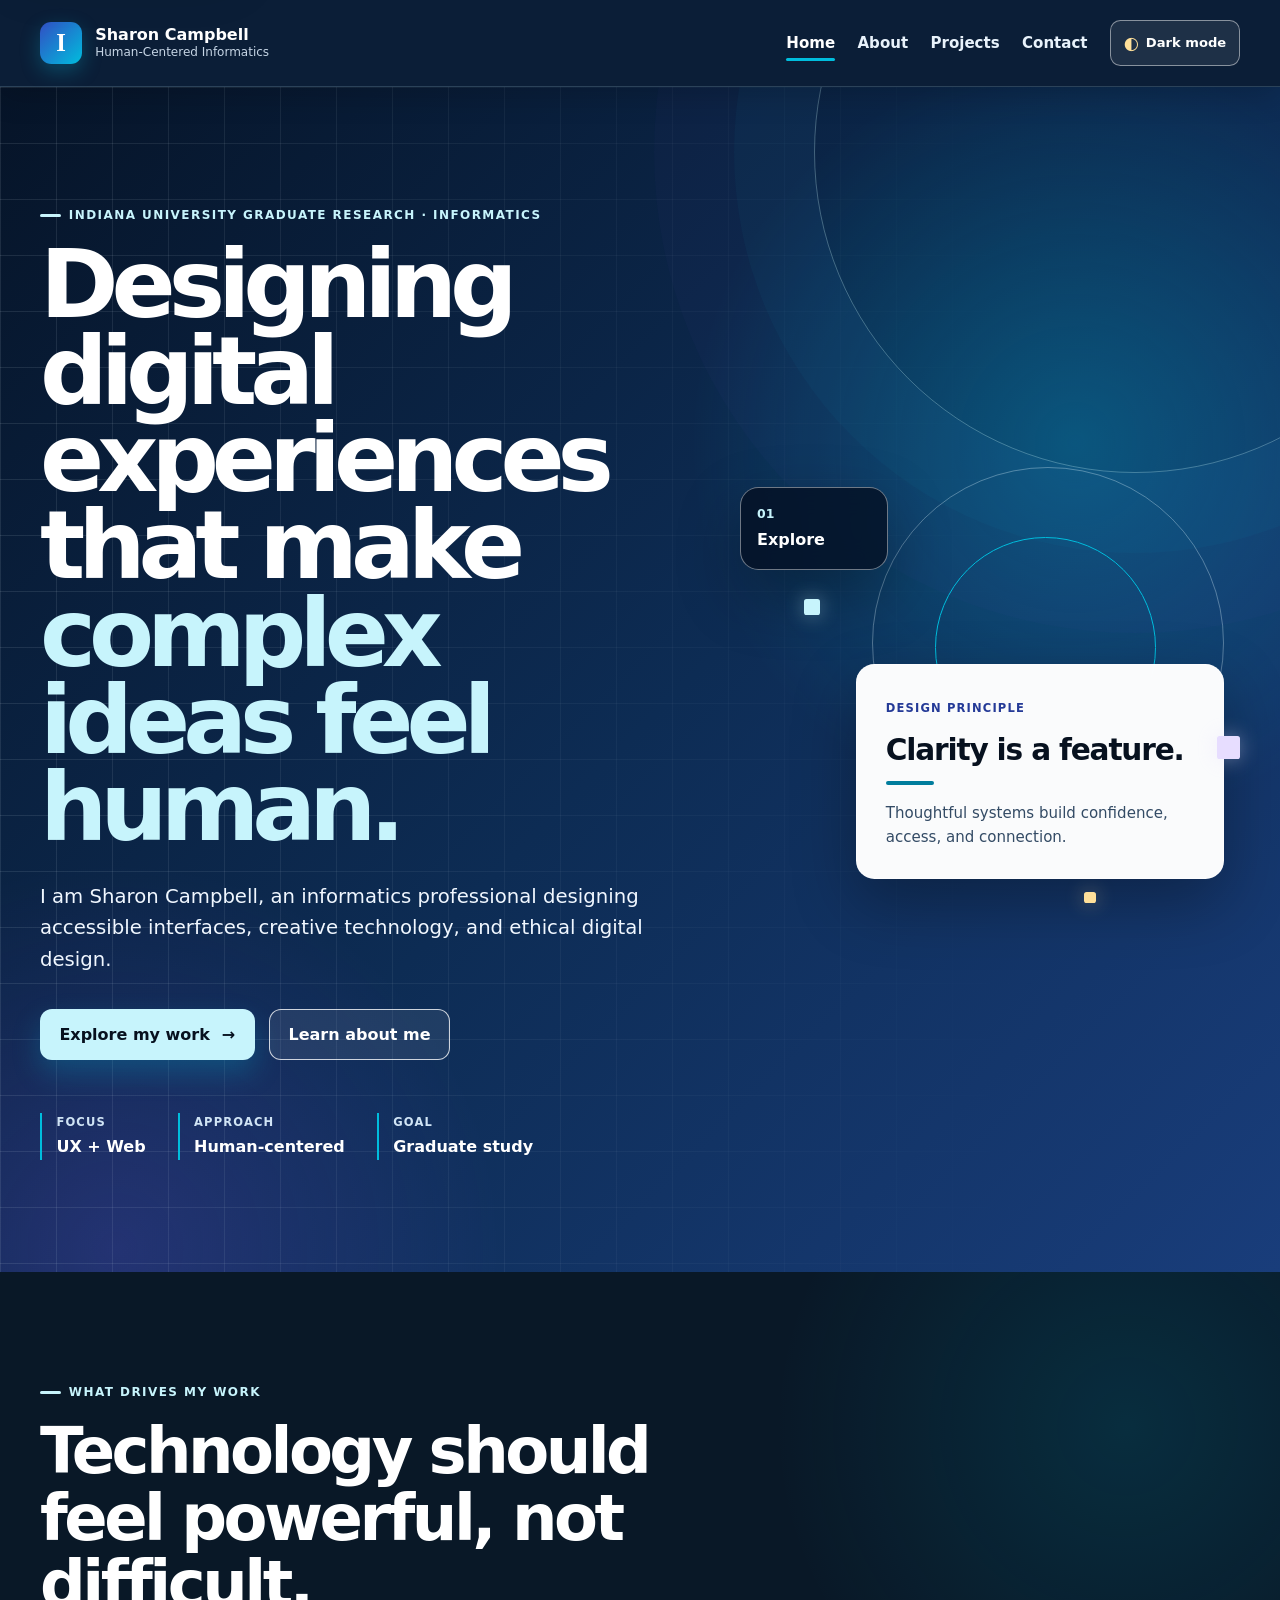
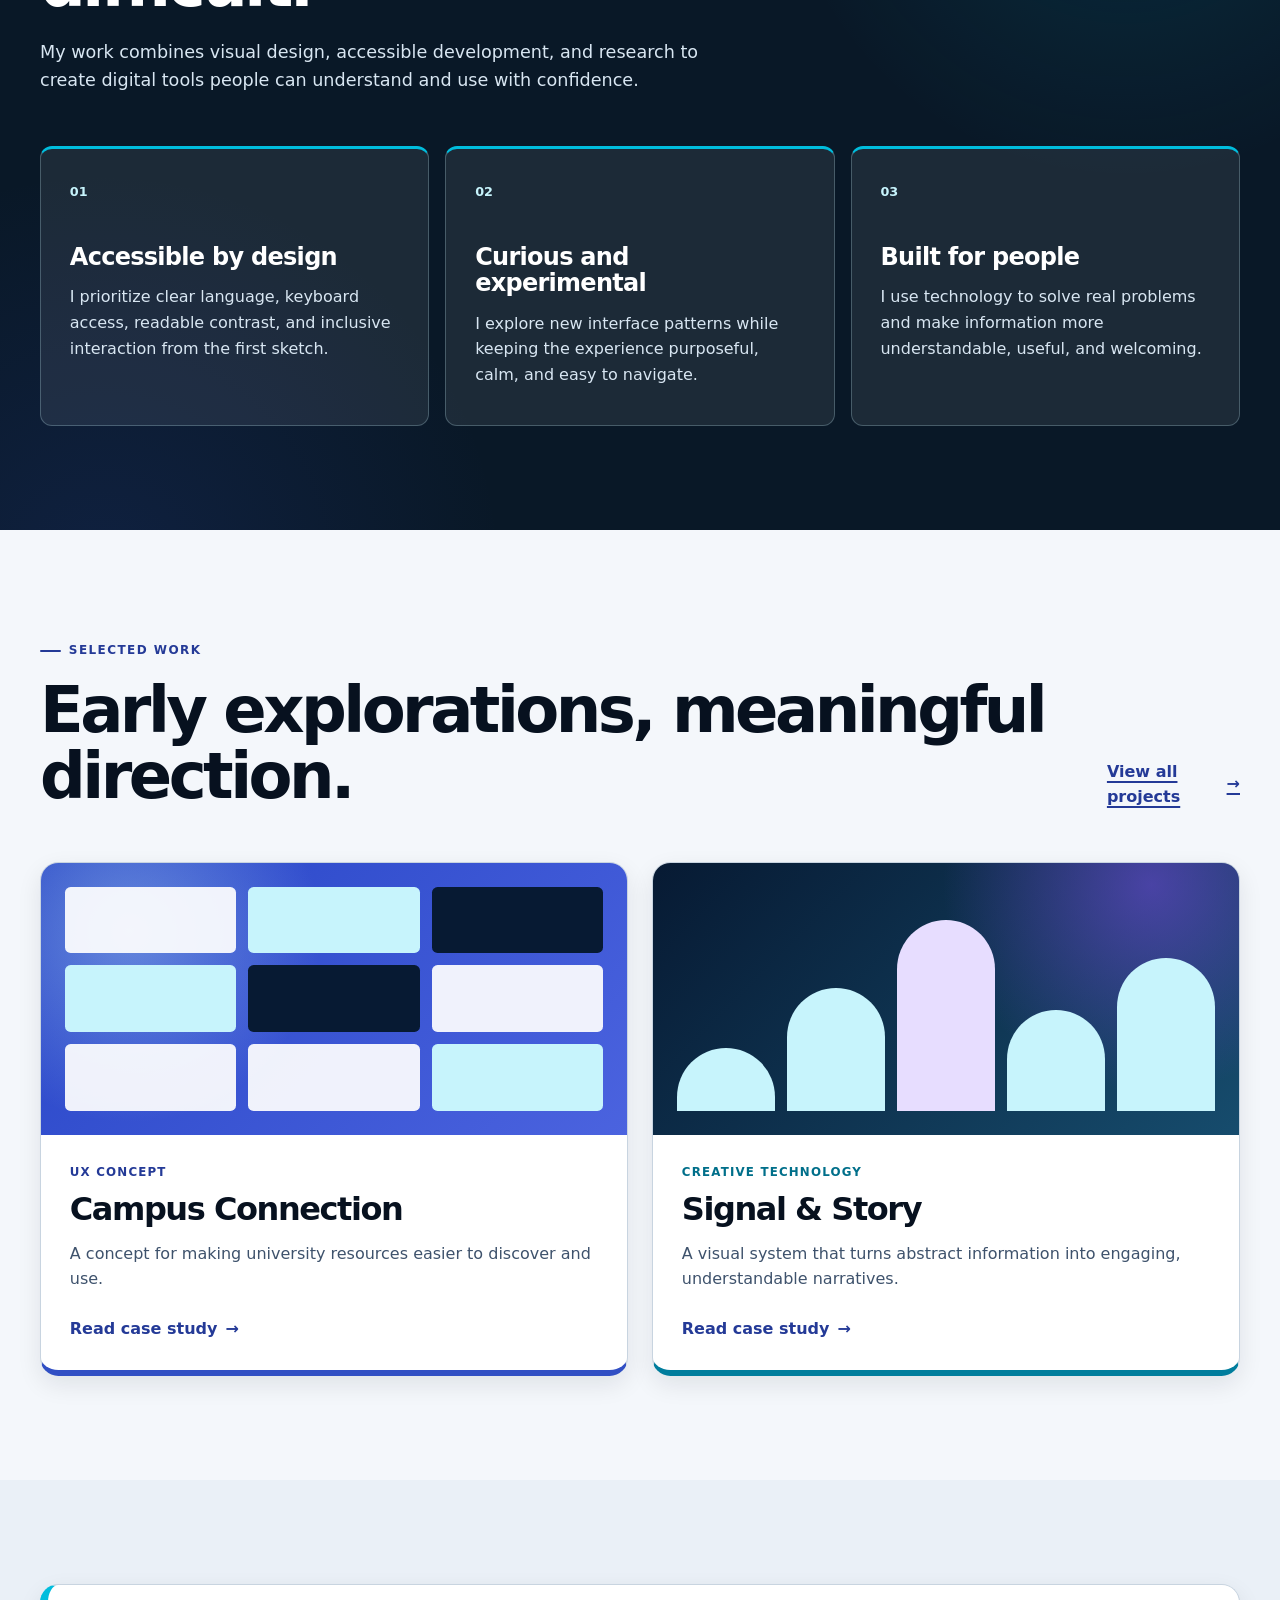
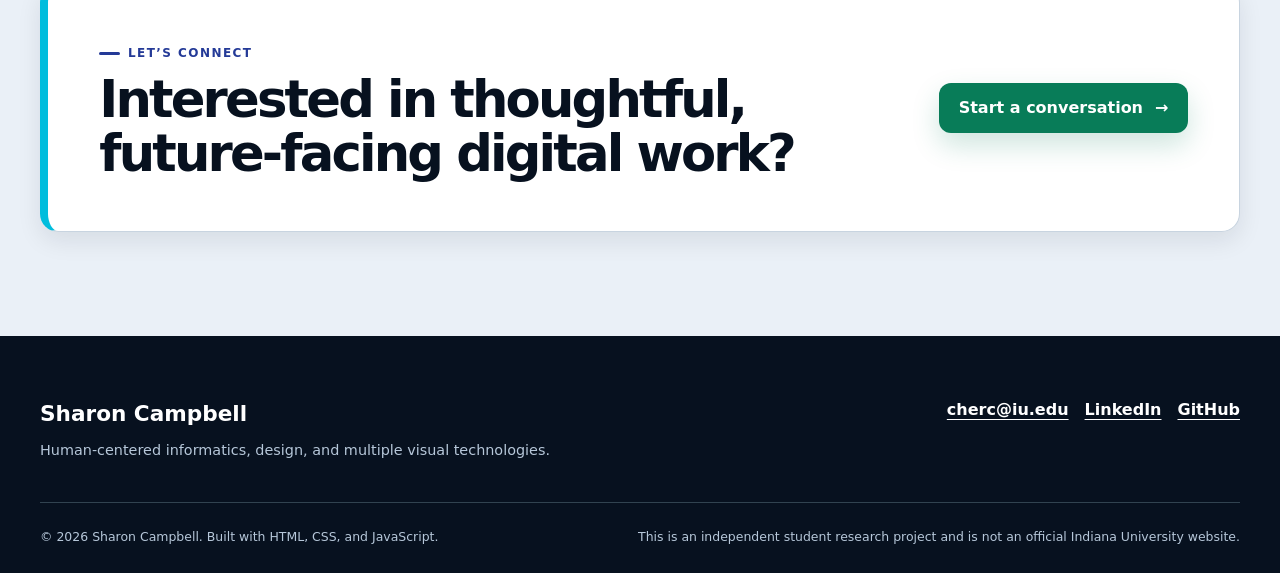
==== commit c8939218: "text1" ====
--- a/index.html
+++ b/index.html
@@ -59,7 +59,7 @@
                         </h1>
 
                         <p class="hero-intro">
-                            I am Sharon Campbell, an informatics professional exploring
+                            I am Sharon Campbell, an informatics professional designing
                             accessible interfaces, creative technology, and ethical digital design.
                         </p>
 
